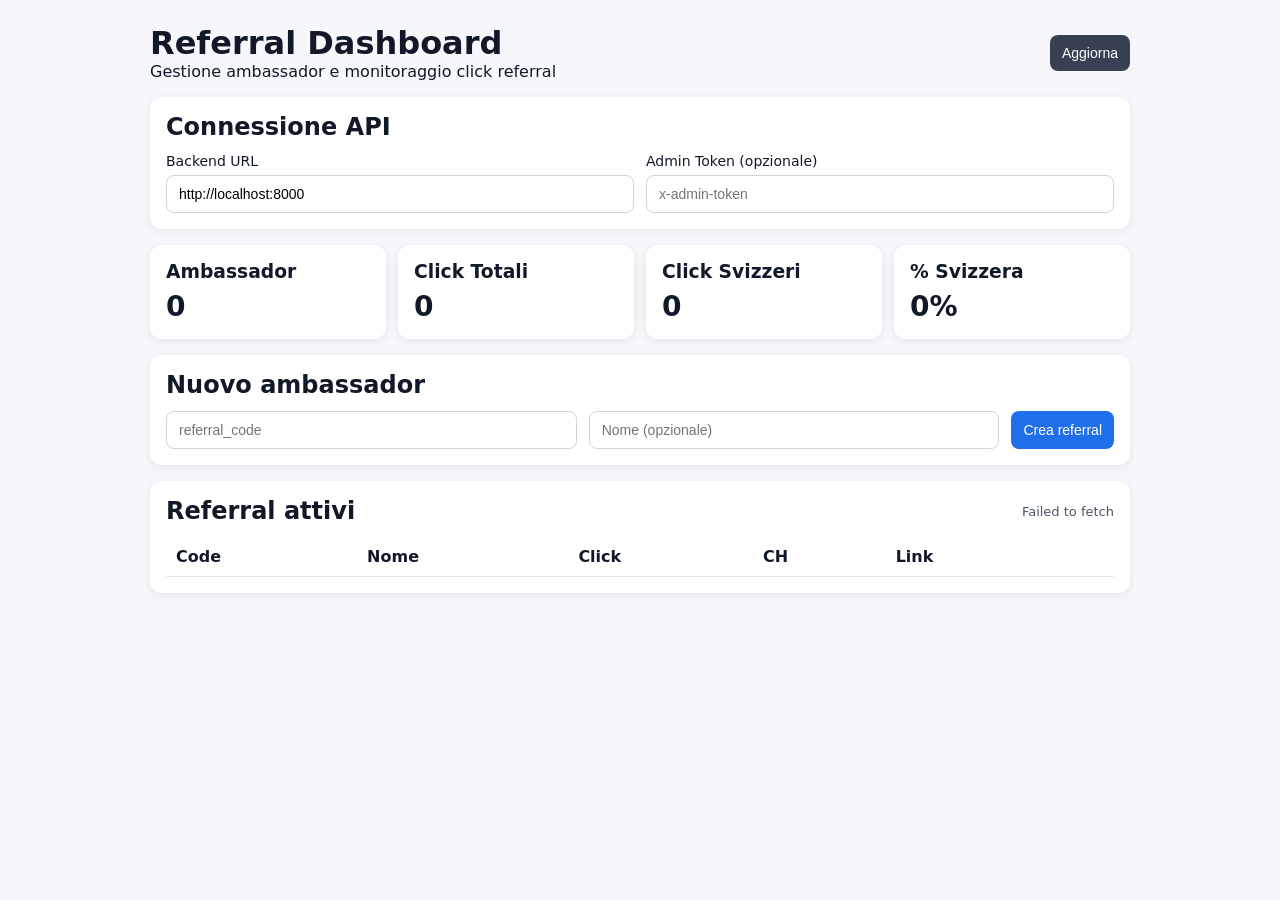
==== referral_dashboard/index.html @ 1cfb9734 "Dashboard + Dockerfiles" ====
<!doctype html>
<html lang="it">
  <head>
    <meta charset="UTF-8" />
    <meta name="viewport" content="width=device-width, initial-scale=1.0" />
    <title>Referral Dashboard</title>
    <link rel="stylesheet" href="./styles.css" />
  </head>
  <body>
    <main class="container">
      <header class="header">
        <div>
          <h1>Referral Dashboard</h1>
          <p>Gestione ambassador e monitoraggio click referral</p>
        </div>
        <button id="refreshBtn" class="secondary">Aggiorna</button>
      </header>

      <section class="card settings">
        <h2>Connessione API</h2>
        <div class="row">
          <label>
            Backend URL
            <input id="apiBase" placeholder="http://localhost:8000" />
          </label>
          <label>
            Admin Token (opzionale)
            <input id="adminToken" type="password" placeholder="x-admin-token" />
          </label>
        </div>
      </section>

      <section class="stats-grid">
        <article class="card stat">
          <h3>Ambassador</h3>
          <p id="totalAmbassadors">0</p>
        </article>
        <article class="card stat">
          <h3>Click Totali</h3>
          <p id="totalClicks">0</p>
        </article>
        <article class="card stat">
          <h3>Click Svizzeri</h3>
          <p id="swissClicks">0</p>
        </article>
        <article class="card stat">
          <h3>% Svizzera</h3>
          <p id="swissRatio">0%</p>
        </article>
      </section>

      <section class="card">
        <h2>Nuovo ambassador</h2>
        <form id="createForm" class="row">
          <input id="newCode" placeholder="referral_code" required />
          <input id="newName" placeholder="Nome (opzionale)" />
          <button type="submit">Crea referral</button>
        </form>
      </section>

      <section class="card">
        <div class="table-header">
          <h2>Referral attivi</h2>
          <span id="statusText" class="status"></span>
        </div>
        <table>
          <thead>
            <tr>
              <th>Code</th>
              <th>Nome</th>
              <th>Click</th>
              <th>CH</th>
              <th>Link</th>
              <th></th>
            </tr>
          </thead>
          <tbody id="ambassadorsTable"></tbody>
        </table>
      </section>
    </main>

    <script src="./app.js"></script>
  </body>
</html>
---- referral_dashboard/styles.css ----
:root {
  color-scheme: light dark;
  font-family: Inter, system-ui, -apple-system, sans-serif;
}

body {
  margin: 0;
  background: #f5f7fb;
  color: #111827;
}

.container {
  max-width: 980px;
  margin: 0 auto;
  padding: 24px;
  display: grid;
  gap: 16px;
}

.header {
  display: flex;
  justify-content: space-between;
  align-items: center;
}

h1, h2, h3, p {
  margin: 0;
}

.card {
  background: white;
  border-radius: 12px;
  box-shadow: 0 2px 8px rgba(0, 0, 0, 0.08);
  padding: 16px;
}

.settings .row,
.row {
  margin-top: 12px;
  display: grid;
  grid-template-columns: 1fr 1fr auto;
  gap: 12px;
}

.settings .row {
  grid-template-columns: 1fr 1fr;
}

label {
  display: grid;
  gap: 6px;
  font-size: 14px;
}

input, button {
  border: 1px solid #d1d5db;
  border-radius: 8px;
  padding: 10px 12px;
  font-size: 14px;
}

button {
  background: #1f6feb;
  color: white;
  border: none;
  cursor: pointer;
}

button.secondary {
  background: #374151;
}

button.danger {
  background: #dc2626;
}

.stats-grid {
  display: grid;
  gap: 12px;
  grid-template-columns: repeat(4, minmax(0, 1fr));
}

.stat p {
  margin-top: 8px;
  font-size: 28px;
  font-weight: 700;
}

.table-header {
  display: flex;
  justify-content: space-between;
  align-items: center;
  margin-bottom: 12px;
}

.status {
  font-size: 13px;
  color: #4b5563;
}

table {
  width: 100%;
  border-collapse: collapse;
}

th, td {
  text-align: left;
  padding: 10px;
  border-bottom: 1px solid #e5e7eb;
}

.actions {
  display: flex;
  gap: 8px;
}

@media (max-width: 800px) {
  .stats-grid {
    grid-template-columns: repeat(2, minmax(0, 1fr));
  }

  .row {
    grid-template-columns: 1fr;
  }

  .settings .row {
    grid-template-columns: 1fr;
  }
}
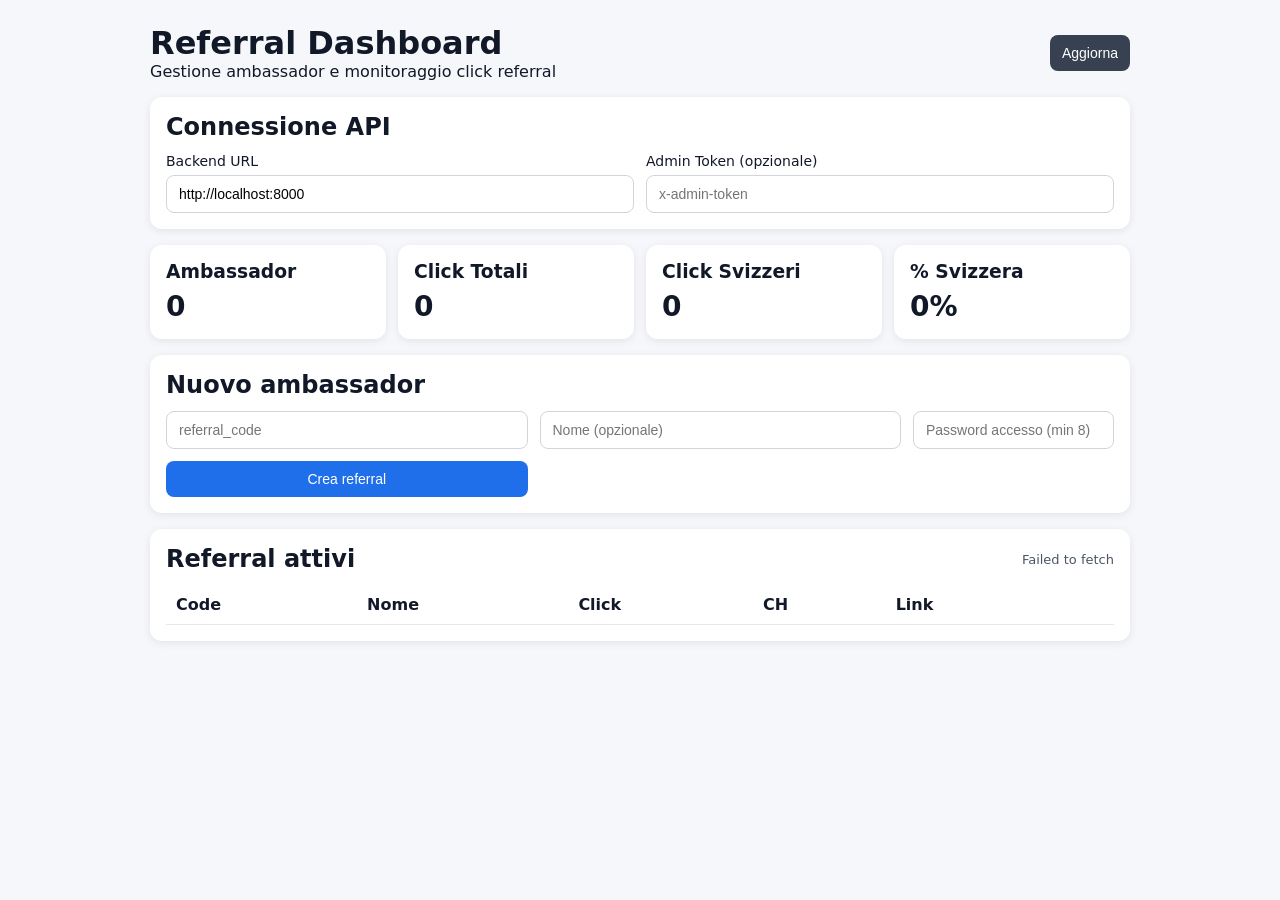
==== commit 6b09ab9d: "Add Ambassador Dashboard and Referral Dashboard with authentication features" ====
--- a/referral_dashboard/index.html
+++ b/referral_dashboard/index.html
@@ -54,6 +54,7 @@
         <form id="createForm" class="row">
           <input id="newCode" placeholder="referral_code" required />
           <input id="newName" placeholder="Nome (opzionale)" />
+          <input id="newPassword" type="password" placeholder="Password accesso (min 8)" />
           <button type="submit">Crea referral</button>
         </form>
       </section>
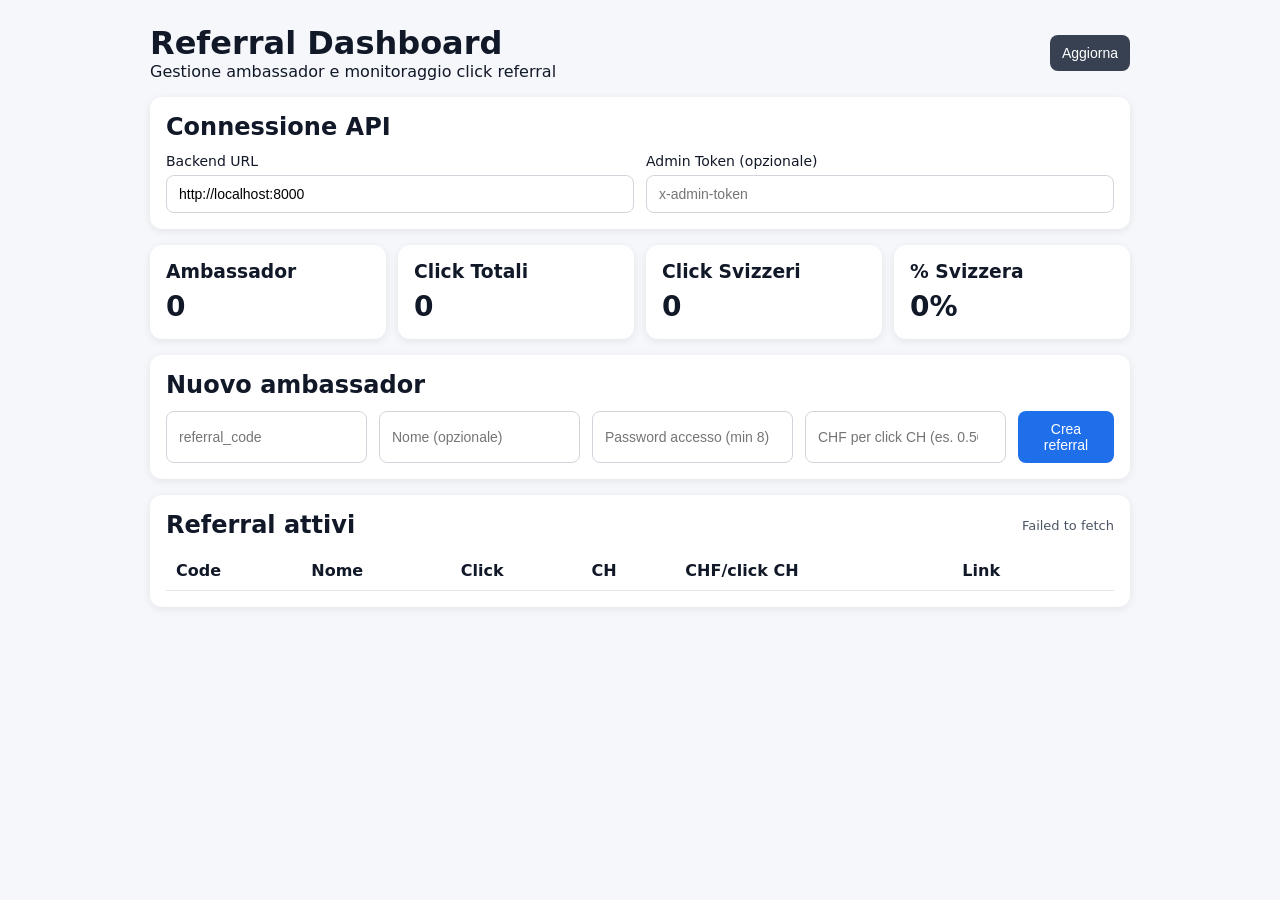
==== commit 8ae93e42: "added payments" ====
--- a/referral_dashboard/index.html
+++ b/referral_dashboard/index.html
@@ -55,6 +55,7 @@
           <input id="newCode" placeholder="referral_code" required />
           <input id="newName" placeholder="Nome (opzionale)" />
           <input id="newPassword" type="password" placeholder="Password accesso (min 8)" />
+          <input id="newPayout" type="number" min="0" step="0.01" placeholder="CHF per click CH (es. 0.50)" />
           <button type="submit">Crea referral</button>
         </form>
       </section>
@@ -71,6 +72,7 @@
               <th>Nome</th>
               <th>Click</th>
               <th>CH</th>
+              <th>CHF/click CH</th>
               <th>Link</th>
               <th></th>
             </tr>
--- a/referral_dashboard/styles.css
+++ b/referral_dashboard/styles.css
@@ -38,7 +38,7 @@
 .row {
   margin-top: 12px;
   display: grid;
-  grid-template-columns: 1fr 1fr auto;
+  grid-template-columns: 1fr 1fr 1fr 1fr auto;
   gap: 12px;
 }
 
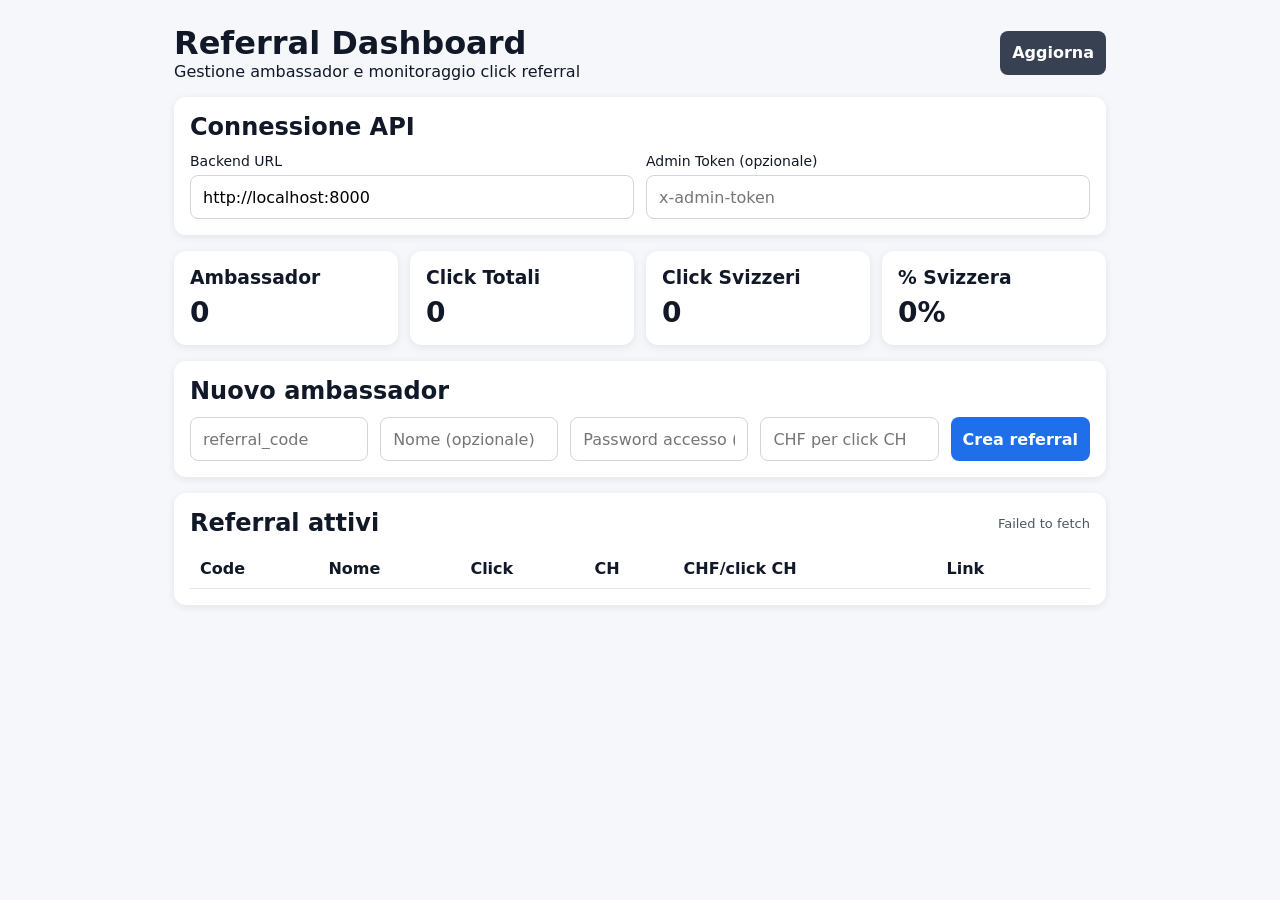
==== commit 55e1a8ed: "mobile version of webpages" ====
--- a/referral_dashboard/index.html
+++ b/referral_dashboard/index.html
@@ -65,20 +65,22 @@
           <h2>Referral attivi</h2>
           <span id="statusText" class="status"></span>
         </div>
-        <table>
-          <thead>
-            <tr>
-              <th>Code</th>
-              <th>Nome</th>
-              <th>Click</th>
-              <th>CH</th>
-              <th>CHF/click CH</th>
-              <th>Link</th>
-              <th></th>
-            </tr>
-          </thead>
-          <tbody id="ambassadorsTable"></tbody>
-        </table>
+        <div class="table-wrap">
+          <table>
+            <thead>
+              <tr>
+                <th>Code</th>
+                <th>Nome</th>
+                <th>Click</th>
+                <th>CH</th>
+                <th>CHF/click CH</th>
+                <th>Link</th>
+                <th></th>
+              </tr>
+            </thead>
+            <tbody id="ambassadorsTable"></tbody>
+          </table>
+        </div>
       </section>
     </main>
 
--- a/referral_dashboard/styles.css
+++ b/referral_dashboard/styles.css
@@ -1,12 +1,17 @@
 :root {
   color-scheme: light dark;
   font-family: Inter, system-ui, -apple-system, sans-serif;
+}
+
+* {
+  box-sizing: border-box;
 }
 
 body {
   margin: 0;
   background: #f5f7fb;
   color: #111827;
+  -webkit-text-size-adjust: 100%;
 }
 
 .container {
@@ -21,6 +26,16 @@
   display: flex;
   justify-content: space-between;
   align-items: center;
+  gap: 12px;
+  flex-wrap: wrap;
+}
+
+.header > div {
+  min-width: 0;
+}
+
+.header h1 {
+  word-break: break-word;
 }
 
 h1, h2, h3, p {
@@ -56,7 +71,10 @@
   border: 1px solid #d1d5db;
   border-radius: 8px;
   padding: 10px 12px;
-  font-size: 14px;
+  font-size: 16px;
+  min-height: 44px;
+  width: 100%;
+  font-family: inherit;
 }
 
 button {
@@ -64,10 +82,12 @@
   color: white;
   border: none;
   cursor: pointer;
+  font-weight: 600;
 }
 
 button.secondary {
   background: #374151;
+  width: auto;
 }
 
 button.danger {
@@ -84,18 +104,28 @@
   margin-top: 8px;
   font-size: 28px;
   font-weight: 700;
+  word-break: break-word;
 }
 
 .table-header {
   display: flex;
   justify-content: space-between;
   align-items: center;
+  gap: 12px;
+  flex-wrap: wrap;
   margin-bottom: 12px;
 }
 
 .status {
   font-size: 13px;
   color: #4b5563;
+  word-break: break-word;
+}
+
+.table-wrap {
+  width: 100%;
+  overflow-x: auto;
+  -webkit-overflow-scrolling: touch;
 }
 
 table {
@@ -107,14 +137,45 @@
   text-align: left;
   padding: 10px;
   border-bottom: 1px solid #e5e7eb;
+  vertical-align: middle;
+}
+
+td a {
+  color: #1f6feb;
+  word-break: break-all;
 }
 
 .actions {
   display: flex;
   gap: 8px;
+  flex-wrap: wrap;
+}
+
+.actions button {
+  width: auto;
+  min-height: 36px;
+  padding: 8px 12px;
+  font-size: 13px;
 }
 
 @media (max-width: 800px) {
+  .container {
+    padding: 16px;
+    gap: 14px;
+  }
+
+  .card {
+    padding: 14px;
+  }
+
+  .header h1 {
+    font-size: 22px;
+  }
+
+  .header p {
+    font-size: 14px;
+  }
+
   .stats-grid {
     grid-template-columns: repeat(2, minmax(0, 1fr));
   }
@@ -126,4 +187,135 @@
   .settings .row {
     grid-template-columns: 1fr;
   }
-}
+
+  .stat p {
+    font-size: 24px;
+  }
+}
+
+@media (max-width: 640px) {
+  .container {
+    padding: 12px;
+    gap: 12px;
+  }
+
+  .card {
+    padding: 12px;
+    border-radius: 10px;
+  }
+
+  .header {
+    flex-direction: column;
+    align-items: stretch;
+  }
+
+  .header h1 {
+    font-size: 20px;
+  }
+
+  button.secondary {
+    width: 100%;
+  }
+
+  h2 {
+    font-size: 18px;
+  }
+
+  .stat p {
+    font-size: 22px;
+  }
+
+  table {
+    border: none;
+  }
+
+  thead {
+    position: absolute;
+    width: 1px;
+    height: 1px;
+    padding: 0;
+    margin: -1px;
+    overflow: hidden;
+    clip: rect(0, 0, 0, 0);
+    border: 0;
+  }
+
+  tbody tr {
+    display: block;
+    background: #fafbfc;
+    border: 1px solid #e5e7eb;
+    border-radius: 10px;
+    padding: 10px 12px;
+    margin-bottom: 10px;
+  }
+
+  tbody tr:last-child {
+    margin-bottom: 0;
+  }
+
+  tbody td {
+    display: flex;
+    justify-content: space-between;
+    align-items: center;
+    gap: 12px;
+    padding: 8px 0;
+    border: none;
+    border-bottom: 1px dashed #e5e7eb;
+    text-align: right;
+  }
+
+  tbody td:last-child {
+    border-bottom: none;
+    padding-bottom: 0;
+  }
+
+  tbody td:first-child {
+    padding-top: 0;
+  }
+
+  tbody td::before {
+    content: attr(data-label);
+    font-weight: 600;
+    color: #4b5563;
+    font-size: 13px;
+    text-align: left;
+    flex-shrink: 0;
+  }
+
+  tbody td[data-label=""]::before,
+  tbody td:not([data-label])::before {
+    content: none;
+  }
+
+  tbody td.actions-cell {
+    justify-content: flex-end;
+  }
+
+  .actions {
+    width: 100%;
+    justify-content: flex-end;
+  }
+
+  .actions button {
+    flex: 1 1 auto;
+    min-height: 40px;
+  }
+
+  tbody tr td[colspan] {
+    display: block;
+    text-align: center;
+    color: #6b7280;
+    padding: 12px 0;
+    border: none;
+  }
+
+  tbody tr td[colspan]::before {
+    content: none;
+  }
+}
+
+@media (max-width: 380px) {
+  .stats-grid {
+    grid-template-columns: 1fr;
+  }
+}
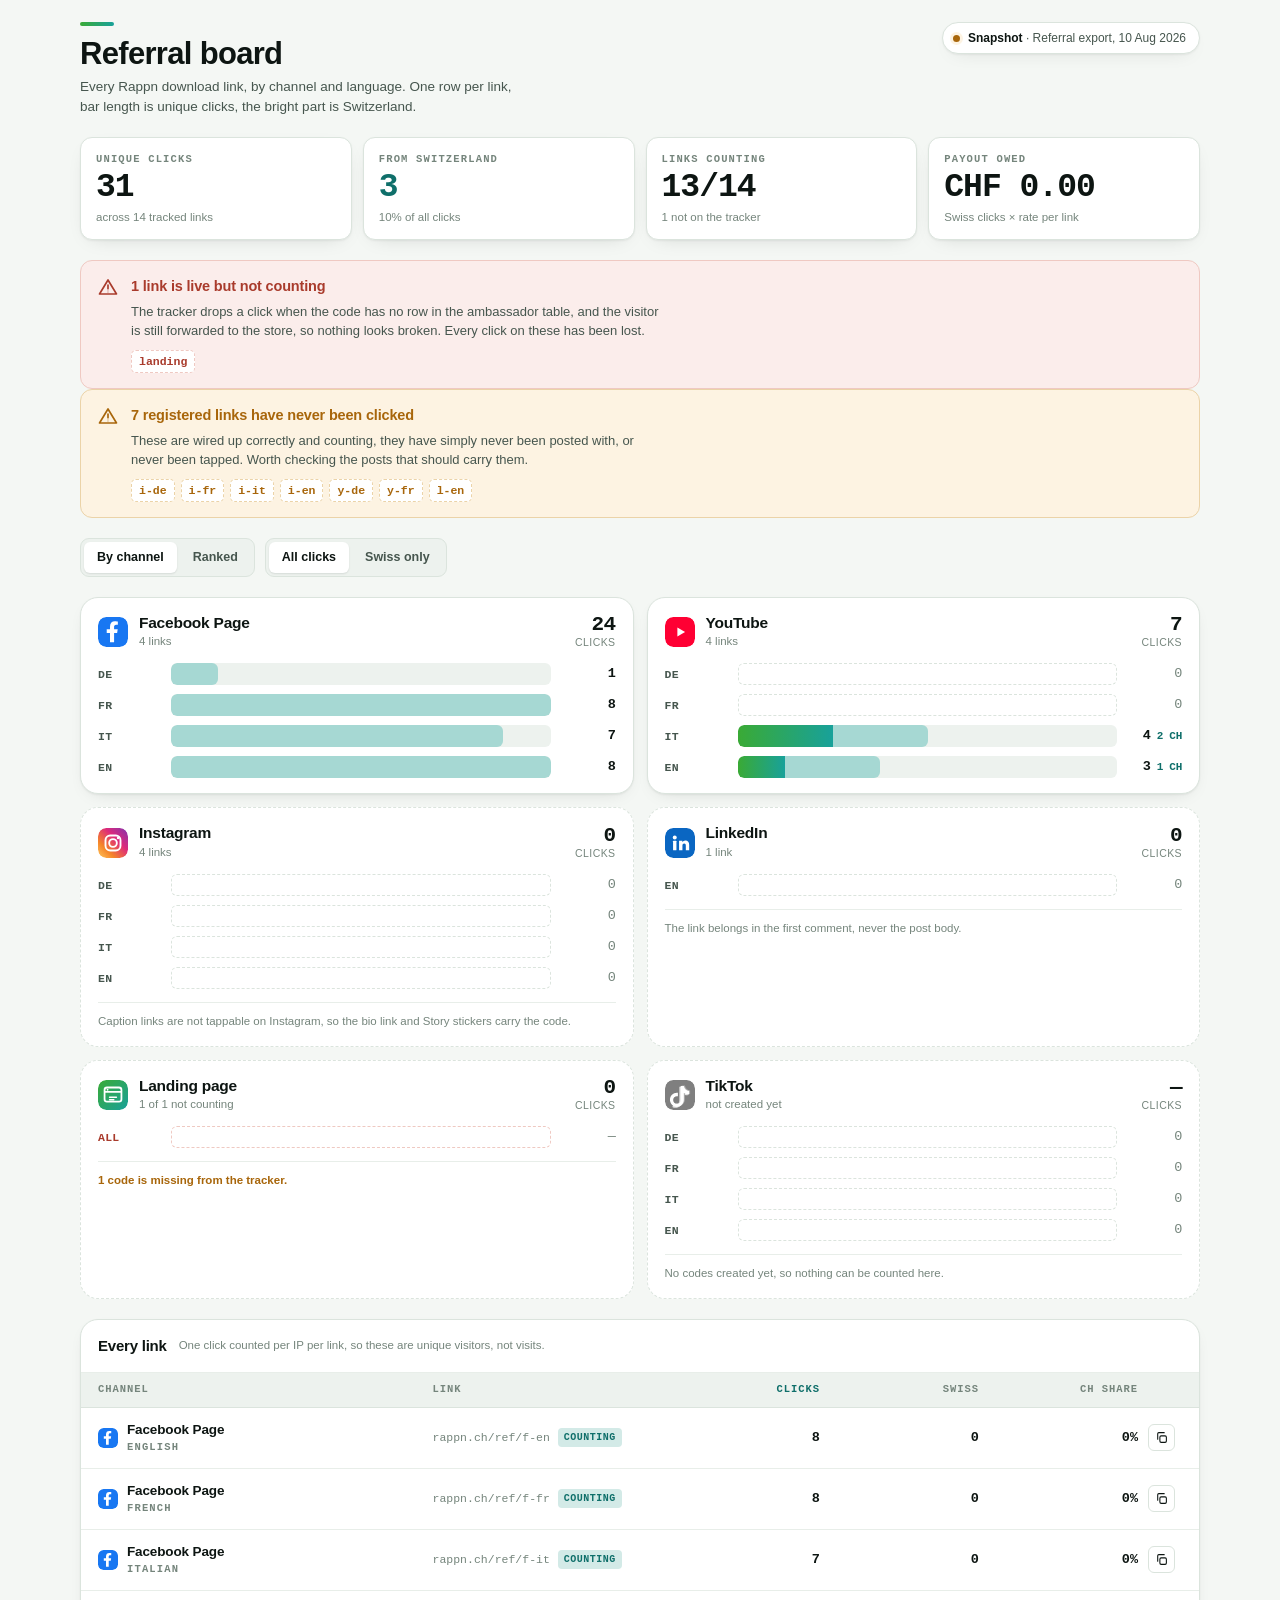
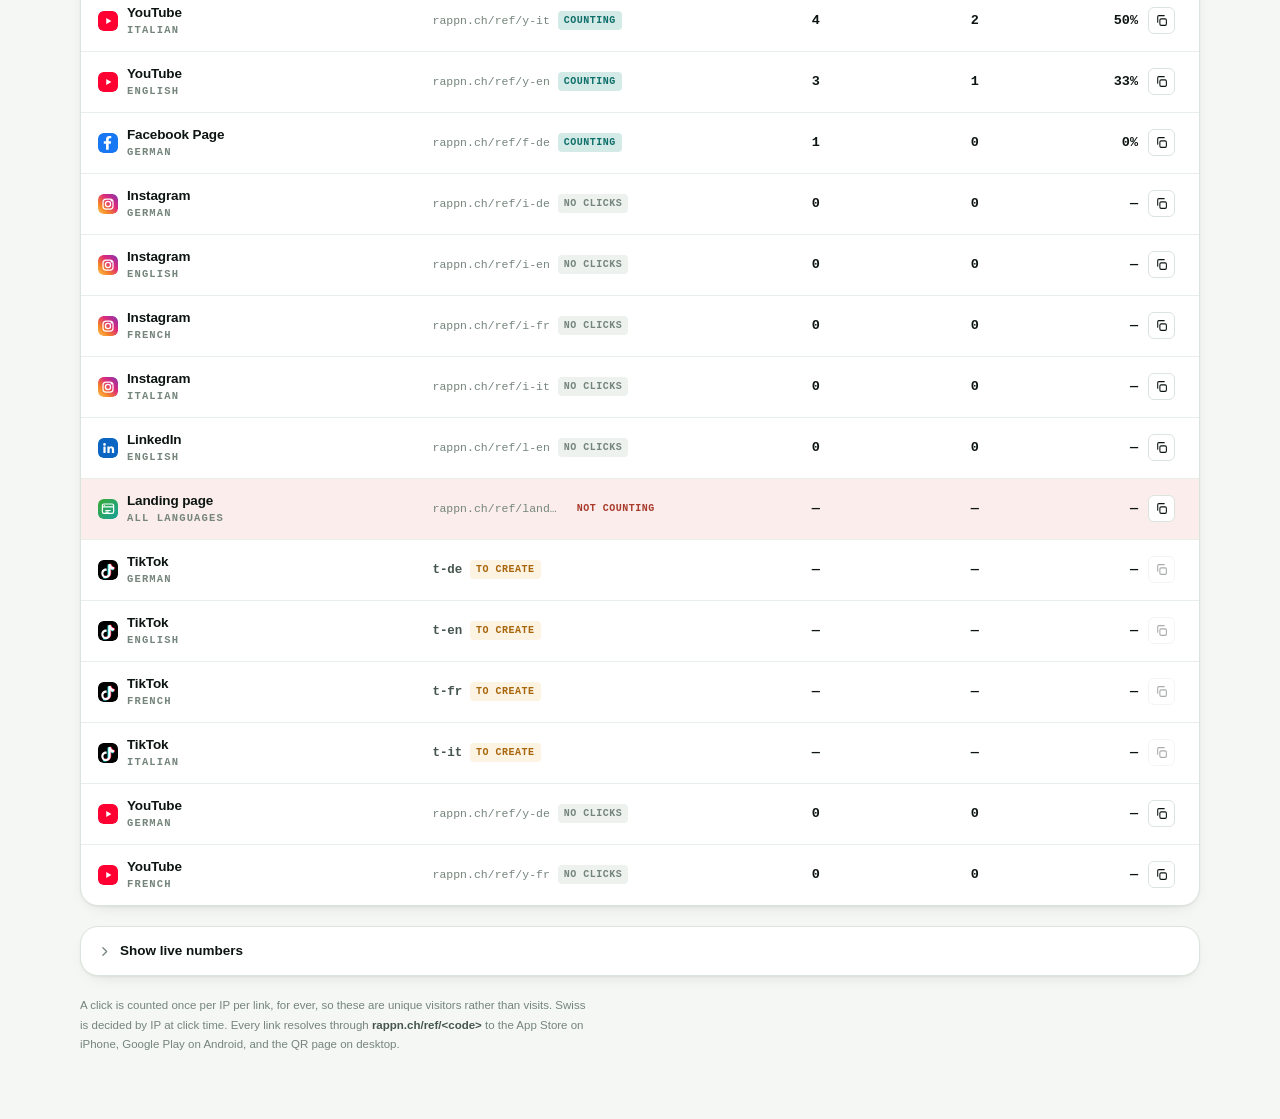
==== commit bfcda109: "feat(dashboard): a referral board for the Rappn channels The dashboard could list codes but not answ" ====
--- a/referral_dashboard/index.html
+++ b/referral_dashboard/index.html
@@ -1,89 +1,1092 @@
 <!doctype html>
-<html lang="it">
-  <head>
-    <meta charset="UTF-8" />
-    <meta name="viewport" content="width=device-width, initial-scale=1.0" />
-    <title>Referral Dashboard</title>
-    <link rel="stylesheet" href="./styles.css" />
-  </head>
-  <body>
-    <main class="container">
-      <header class="header">
-        <div>
-          <h1>Referral Dashboard</h1>
-          <p>Gestione ambassador e monitoraggio click referral</p>
+<html lang="en">
+<head>
+<meta charset="utf-8" />
+<meta name="viewport" content="width=device-width, initial-scale=1, viewport-fit=cover" />
+<meta name="color-scheme" content="light dark" />
+<meta name="description" content="Rappn referral board: every download link by channel and language." />
+<style>html,body{margin:0;padding:0;min-height:100%}</style>
+<title>Rappn Referral Board</title>
+</head>
+<body>
+<style>
+/* ─────────────────────────────  tokens  ───────────────────────────── */
+:root {
+  /* neutrals, pulled slightly green so the page belongs to Rappn's world */
+  --ground:        #F4F7F4;
+  --surface:       #FFFFFF;
+  --surface-sunk:  #EDF2EE;
+  --hairline:      #DBE4DD;
+  --hairline-soft: #E8EEE9;
+  --ink:           #0D1512;
+  --ink-2:         #46564E;
+  --ink-3:         #75857C;
+
+  /* the one bold hue: the Rappn logo gradient */
+  --accent:        #18A19A;
+  --accent-warm:   #3AAA35;
+  --accent-sunk:   #D3EAE7;
+  --accent-ink:    #0F6F6A;
+  --bar-soft:      #A6D8D3;
+
+  --warn:          #A8660B;
+  --warn-bg:       #FDF3E2;
+  --warn-line:     #EBD3A8;
+  --critical:      #A93B2C;
+  --critical-bg:   #FBEDEB;
+  --critical-line: #EFC9C2;
+
+  --shadow: 0 1px 2px rgba(13,21,18,.05), 0 6px 20px -12px rgba(13,21,18,.22);
+
+  --grotesque: ui-sans-serif, -apple-system, BlinkMacSystemFont, "Segoe UI Variable Text",
+               "Segoe UI", Roboto, "Helvetica Neue", Arial, sans-serif;
+  --mono: ui-monospace, "SF Mono", SFMono-Regular, "Cascadia Mono", "Segoe UI Mono",
+          "Roboto Mono", Menlo, Consolas, monospace;
+
+  --r-s: 7px;  --r-m: 12px;  --r-l: 18px;
+  color-scheme: light;
+}
+
+@media (prefers-color-scheme: dark) {
+  :root {
+    --ground:        #0B0F0D;
+    --surface:       #151B18;
+    --surface-sunk:  #1D2521;
+    --hairline:      #2A342E;
+    --hairline-soft: #222B26;
+    --ink:           #E9F0EB;
+    --ink-2:         #A3B2A9;
+    --ink-3:         #74857B;
+    --accent:        #2BC3BA;
+    --accent-warm:   #4FC148;
+    --accent-sunk:   #163A38;
+    --accent-ink:    #7FE0D8;
+    --bar-soft:      #2F6E69;
+    --warn:          #E2A64B;
+    --warn-bg:       #2A2113;
+    --warn-line:     #4A3A1C;
+    --critical:      #E88A7B;
+    --critical-bg:   #2C1815;
+    --critical-line: #4C2620;
+    --shadow: 0 1px 2px rgba(0,0,0,.4), 0 8px 24px -14px rgba(0,0,0,.8);
+    color-scheme: dark;
+  }
+}
+/* the viewer's own toggle must win over the OS preference, both ways */
+:root[data-theme="dark"] {
+  --ground:#0B0F0D; --surface:#151B18; --surface-sunk:#1D2521; --hairline:#2A342E;
+  --hairline-soft:#222B26; --ink:#E9F0EB; --ink-2:#A3B2A9; --ink-3:#74857B;
+  --accent:#2BC3BA; --accent-warm:#4FC148; --accent-sunk:#163A38; --accent-ink:#7FE0D8;
+  --bar-soft:#2F6E69;
+  --warn:#E2A64B; --warn-bg:#2A2113; --warn-line:#4A3A1C;
+  --critical:#E88A7B; --critical-bg:#2C1815; --critical-line:#4C2620;
+  --shadow: 0 1px 2px rgba(0,0,0,.4), 0 8px 24px -14px rgba(0,0,0,.8);
+  color-scheme: dark;
+}
+:root[data-theme="light"] {
+  --ground:#F4F7F4; --surface:#FFFFFF; --surface-sunk:#EDF2EE; --hairline:#DBE4DD;
+  --hairline-soft:#E8EEE9; --ink:#0D1512; --ink-2:#46564E; --ink-3:#75857C;
+  --accent:#18A19A; --accent-warm:#3AAA35; --accent-sunk:#D3EAE7; --accent-ink:#0F6F6A;
+  --bar-soft:#A6D8D3;
+  --warn:#A8660B; --warn-bg:#FDF3E2; --warn-line:#EBD3A8;
+  --critical:#A93B2C; --critical-bg:#FBEDEB; --critical-line:#EFC9C2;
+  --shadow: 0 1px 2px rgba(13,21,18,.05), 0 6px 20px -12px rgba(13,21,18,.22);
+  color-scheme: light;
+}
+
+/* ─────────────────────────────  base  ───────────────────────────── */
+* { box-sizing: border-box; }
+/* author display rules outrank the UA sheet, so [hidden] has to be restated */
+[hidden] { display: none !important; }
+
+.rb {
+  background: var(--ground);
+  color: var(--ink);
+  font-family: var(--grotesque);
+  font-size: 15px;
+  line-height: 1.5;
+  -webkit-font-smoothing: antialiased;
+  min-height: 100%;
+  padding: 22px 18px 64px;
+}
+.rb-wrap { max-width: 1120px; margin: 0 auto; display: flex; flex-direction: column; gap: 20px; }
+
+.rb h1, .rb h2, .rb h3, .rb p, .rb figure { margin: 0; }
+.rb h1, .rb h2, .rb h3 { text-wrap: balance; }
+
+.eyebrow {
+  font-family: var(--mono);
+  font-size: 10.5px;
+  letter-spacing: .11em;
+  text-transform: uppercase;
+  color: var(--ink-3);
+  font-weight: 600;
+}
+.num { font-family: var(--mono); font-variant-numeric: tabular-nums; }
+.code {
+  font-family: var(--mono); font-size: 12.5px; letter-spacing: -.01em;
+  color: var(--ink-2); font-weight: 600;
+}
+
+.rb button, .rb select, .rb input, .rb textarea { font: inherit; color: inherit; }
+.rb :focus-visible { outline: 2px solid var(--accent); outline-offset: 2px; border-radius: 4px; }
+
+/* ─────────────────────────────  masthead  ───────────────────────────── */
+.masthead {
+  display: flex; align-items: flex-start; justify-content: space-between;
+  gap: 16px; flex-wrap: wrap;
+}
+.masthead h1 {
+  font-size: clamp(24px, 5vw, 31px); font-weight: 680; letter-spacing: -.022em; line-height: 1.12;
+}
+.masthead .sub { color: var(--ink-2); font-size: 13.5px; margin-top: 5px; max-width: 58ch; }
+.brandbar {
+  width: 34px; height: 4px; border-radius: 3px; margin-bottom: 11px;
+  background: linear-gradient(90deg, var(--accent-warm), var(--accent));
+}
+
+.sourcechip {
+  display: inline-flex; align-items: center; gap: 8px;
+  border: 1px solid var(--hairline); background: var(--surface);
+  border-radius: 999px; padding: 6px 13px 6px 10px;
+  font-size: 12px; color: var(--ink-2); box-shadow: var(--shadow);
+}
+.sourcechip .dot { width: 7px; height: 7px; border-radius: 50%; background: var(--ink-3); flex: none; }
+.sourcechip[data-mode="live"]     .dot { background: var(--accent); box-shadow: 0 0 0 3px var(--accent-sunk); }
+.sourcechip[data-mode="pasted"]   .dot { background: var(--accent-warm); box-shadow: 0 0 0 3px var(--accent-sunk); }
+.sourcechip[data-mode="snapshot"] .dot { background: var(--warn); box-shadow: 0 0 0 3px var(--warn-bg); }
+.sourcechip b { font-weight: 620; color: var(--ink); }
+
+/* ─────────────────────────────  summary strip  ───────────────────────────── */
+.tiles { display: grid; grid-template-columns: repeat(2, 1fr); gap: 11px; }
+@media (min-width: 720px) { .tiles { grid-template-columns: repeat(4, 1fr); } }
+
+.tile {
+  background: var(--surface); border: 1px solid var(--hairline);
+  border-radius: var(--r-m); padding: 14px 15px 13px;
+  display: flex; flex-direction: column; gap: 3px; box-shadow: var(--shadow);
+}
+.tile .v { font-family: var(--mono); font-variant-numeric: tabular-nums;
+  font-size: clamp(25px, 6.5vw, 33px); font-weight: 600; letter-spacing: -.03em; line-height: 1.05; }
+.tile .foot { font-size: 11.5px; color: var(--ink-3); }
+.tile.is-accent .v { color: var(--accent-ink); }
+
+/* ─────────────────────────────  alarm  ───────────────────────────── */
+.alarm {
+  border-radius: var(--r-m); padding: 15px 17px;
+  display: flex; gap: 13px; align-items: flex-start;
+  background: var(--critical-bg); border: 1px solid var(--critical-line);
+}
+.alarm.is-warn { background: var(--warn-bg); border-color: var(--warn-line); }
+.alarm .mark { flex: none; width: 20px; height: 20px; color: var(--critical); margin-top: 1px; }
+.alarm.is-warn .mark { color: var(--warn); }
+.alarm h3 { font-size: 14.5px; font-weight: 650; letter-spacing: -.012em; color: var(--critical); }
+.alarm.is-warn h3 { color: var(--warn); }
+.alarm p { font-size: 13px; color: var(--ink-2); margin-top: 4px !important; max-width: 74ch; }
+.alarm .codes { display: flex; flex-wrap: wrap; gap: 6px; margin-top: 9px; }
+.alarm .codes span {
+  font-family: var(--mono); font-size: 11.5px; font-weight: 600;
+  border: 1px dashed var(--critical-line); color: var(--critical);
+  border-radius: 5px; padding: 2px 7px; background: var(--surface);
+}
+.alarm.is-warn .codes span { border-color: var(--warn-line); color: var(--warn); }
+
+/* ─────────────────────────────  controls  ───────────────────────────── */
+.controls { display: flex; gap: 10px; align-items: center; flex-wrap: wrap; }
+.segmented {
+  display: inline-flex; background: var(--surface-sunk); border: 1px solid var(--hairline);
+  border-radius: 9px; padding: 3px; gap: 3px;
+}
+.segmented button {
+  border: 0; background: transparent; cursor: pointer; border-radius: 6px;
+  padding: 6px 13px; font-size: 12.5px; font-weight: 560; color: var(--ink-2);
+  transition: background .14s ease, color .14s ease;
+}
+.segmented button[aria-pressed="true"] {
+  background: var(--surface); color: var(--ink);
+  box-shadow: 0 1px 2px rgba(13,21,18,.10);
+}
+.segmented button:hover:not([aria-pressed="true"]) { color: var(--ink); }
+.spacer { flex: 1 1 auto; }
+
+.ghostbtn {
+  border: 1px solid var(--hairline); background: var(--surface); cursor: pointer;
+  border-radius: 8px; padding: 7px 13px; font-size: 12.5px; font-weight: 560; color: var(--ink-2);
+  display: inline-flex; align-items: center; gap: 7px;
+  transition: border-color .14s ease, color .14s ease;
+}
+.ghostbtn:hover { border-color: var(--accent); color: var(--ink); }
+.ghostbtn svg { width: 14px; height: 14px; }
+
+/* ─────────────────────────────  platform panels  ───────────────────────────── */
+.board { display: grid; grid-template-columns: 1fr; gap: 13px; }
+@media (min-width: 900px) { .board { grid-template-columns: 1fr 1fr; } }
+
+.panel {
+  background: var(--surface); border: 1px solid var(--hairline);
+  border-radius: var(--r-l); padding: 16px 17px 15px; box-shadow: var(--shadow);
+  display: flex; flex-direction: column; gap: 13px;
+}
+.panel.is-idle { background: var(--surface); border-style: dashed; box-shadow: none; }
+/* only the channel that does not exist yet gets a dimmed mark; a real channel
+   with zero clicks keeps its colours, the dashed border carries the message */
+.panel.is-reserved .phead .glyph { filter: grayscale(1); opacity: .5; }
+
+.phead { display: flex; align-items: center; gap: 11px; }
+.glyph { width: 30px; height: 30px; flex: none; border-radius: 8px; display: block; }
+.phead .name { font-size: 15.5px; font-weight: 640; letter-spacing: -.015em; line-height: 1.2; }
+.phead .meta { font-size: 11.5px; color: var(--ink-3); margin-top: 1px; }
+.phead .total { margin-left: auto; text-align: right; }
+.phead .total .n {
+  font-family: var(--mono); font-variant-numeric: tabular-nums;
+  font-size: 21px; font-weight: 620; letter-spacing: -.03em; line-height: 1;
+}
+.phead .total .l { font-size: 10.5px; color: var(--ink-3); letter-spacing: .04em; text-transform: uppercase; }
+
+.rows { display: flex; flex-direction: column; gap: 9px; }
+.row { display: grid; grid-template-columns: 62px 1fr auto; align-items: center; gap: 11px; }
+.row .lang {
+  font-family: var(--mono); font-size: 11.5px; font-weight: 600; color: var(--ink-2);
+  letter-spacing: .02em;
+}
+.row .lang em { font-style: normal; color: var(--ink-3); font-weight: 500; }
+
+.track {
+  position: relative; height: 22px; border-radius: 6px;
+  background: var(--surface-sunk); overflow: hidden;
+}
+.track.is-empty { background: transparent; border: 1px dashed var(--hairline); }
+.fill { position: absolute; inset: 0 auto 0 0; display: flex; border-radius: 6px; overflow: hidden;
+  animation: grow .5s cubic-bezier(.22,.7,.3,1) both; transform-origin: left center; }
+.fill .ch  { background: linear-gradient(90deg, var(--accent-warm), var(--accent)); }
+.fill .oth { background: var(--bar-soft); }
+@keyframes grow { from { transform: scaleX(.03); opacity: .4; } to { transform: scaleX(1); opacity: 1; } }
+@media (prefers-reduced-motion: reduce) { .fill { animation: none; } }
+
+.row .val {
+  font-family: var(--mono); font-variant-numeric: tabular-nums;
+  font-size: 13.5px; font-weight: 620; min-width: 54px; text-align: right; letter-spacing: -.02em;
+}
+.row .val .ch { color: var(--accent-ink); }
+.row .val .zero { color: var(--ink-3); font-weight: 500; }
+
+.row.is-missing .lang { color: var(--critical); }
+.row.is-missing .track { border-color: var(--critical-line); }
+
+.panel .note {
+  font-size: 11.5px; color: var(--ink-3); border-top: 1px solid var(--hairline-soft);
+  padding-top: 10px;
+}
+.panel .note b { color: var(--warn); font-weight: 620; }
+
+/* ─────────────────────────────  ranked view  ───────────────────────────── */
+.ranked { display: flex; flex-direction: column; gap: 2px; }
+.rank-row {
+  display: grid; grid-template-columns: 26px 30px 1fr auto; align-items: center; gap: 11px;
+  padding: 9px 4px; border-bottom: 1px solid var(--hairline-soft);
+}
+.rank-row:last-child { border-bottom: 0; }
+.rank-row .pos {
+  font-family: var(--mono); font-size: 11.5px; color: var(--ink-3); text-align: right;
+  font-variant-numeric: tabular-nums;
+}
+.rank-row .glyph { width: 22px; height: 22px; border-radius: 6px; }
+.rank-row .body { min-width: 0; display: flex; flex-direction: column; gap: 5px; }
+.rank-row .label { display: flex; align-items: baseline; gap: 8px; flex-wrap: wrap; }
+.rank-row .label .who { font-size: 13px; font-weight: 580; letter-spacing: -.01em; }
+.rank-row .track { height: 12px; border-radius: 4px; }
+.rank-row .fill { border-radius: 4px; }
+.rank-row .val { min-width: 66px; }
+
+/* ─────────────────────────────  detail grid  ───────────────────────────── */
+.card {
+  background: var(--surface); border: 1px solid var(--hairline);
+  border-radius: var(--r-l); box-shadow: var(--shadow); overflow: hidden;
+}
+.card > header {
+  padding: 15px 17px; border-bottom: 1px solid var(--hairline-soft);
+  display: flex; align-items: center; gap: 12px; flex-wrap: wrap;
+}
+.card > header h2 { font-size: 15px; font-weight: 640; letter-spacing: -.015em; }
+.card > header .hint { font-size: 11.5px; color: var(--ink-3); }
+
+.dgrid { display: block; }
+.dhead {
+  display: none;
+  grid-template-columns: 1.35fr .95fr .62fr .62fr .62fr 34px;
+  gap: 10px; padding: 9px 17px; background: var(--surface-sunk);
+  border-bottom: 1px solid var(--hairline);
+}
+.dhead button {
+  border: 0; background: transparent; cursor: pointer; padding: 0; text-align: left;
+  font-family: var(--mono); font-size: 10.5px; letter-spacing: .09em; text-transform: uppercase;
+  color: var(--ink-3); font-weight: 620; display: inline-flex; align-items: center; gap: 4px;
+}
+.dhead button:hover { color: var(--ink); }
+.dhead button[data-active="true"] { color: var(--accent-ink); }
+.dhead .r { justify-content: flex-end; text-align: right; }
+
+.drow {
+  display: grid; grid-template-columns: 1fr auto; gap: 4px 10px;
+  padding: 12px 17px; border-bottom: 1px solid var(--hairline-soft); align-items: center;
+}
+.drow:last-child { border-bottom: 0; }
+.drow .c-who { grid-column: 1; grid-row: 1; display: flex; align-items: center; gap: 9px; min-width: 0; }
+.drow .c-who .glyph { width: 20px; height: 20px; border-radius: 5px; }
+.drow .c-who .stack { min-width: 0; }
+.drow .c-who .n { font-size: 13.5px; font-weight: 580; letter-spacing: -.01em; }
+.drow > .copybtn { grid-column: 2; grid-row: 1; }
+.drow .c-link { grid-column: 1 / -1; grid-row: 2; display: flex; align-items: center; gap: 8px; min-width: 0; }
+.drow .c-link a {
+  font-family: var(--mono); font-size: 11.5px; color: var(--ink-3); text-decoration: none;
+  white-space: nowrap; overflow: hidden; text-overflow: ellipsis;
+}
+.drow .c-link a:hover { color: var(--accent-ink); text-decoration: underline; }
+.drow .nums { grid-column: 1 / -1; grid-row: 3; display: flex; gap: 20px; margin-top: 2px; }
+.drow .nums div { text-align: left; }
+.drow .nums .k { font-size: 10px; color: var(--ink-3); text-transform: uppercase; letter-spacing: .07em; }
+.drow .nums .v { font-family: var(--mono); font-variant-numeric: tabular-nums; font-size: 13.5px; font-weight: 600; }
+.drow.is-missing { background: var(--critical-bg); }
+
+.copybtn {
+  border: 1px solid var(--hairline); background: var(--surface); cursor: pointer;
+  border-radius: 6px; width: 27px; height: 27px; flex: none; color: var(--ink-3);
+  display: inline-flex; align-items: center; justify-content: center;
+}
+.copybtn:hover { border-color: var(--accent); color: var(--accent-ink); }
+.copybtn svg { width: 13px; height: 13px; }
+.copybtn.done { color: var(--accent-ink); border-color: var(--accent); }
+
+@media (min-width: 860px) {
+  .dhead { display: grid; }
+  .drow {
+    grid-template-columns: 1.35fr .95fr .62fr .62fr .62fr 34px;
+    gap: 10px; align-items: center;
+  }
+  .drow .c-who   { grid-column: auto; grid-row: auto; }
+  .drow .c-link  { grid-column: auto; grid-row: auto; }
+  .drow > .copybtn { grid-column: auto; grid-row: auto; }
+  .drow .nums { grid-column: auto; grid-row: auto; display: contents; margin-top: 0; }
+  .drow .nums div { text-align: right; }
+  .drow .nums .k { display: none; }
+}
+
+.statuspill {
+  font-family: var(--mono); font-size: 10px; font-weight: 650; letter-spacing: .05em;
+  text-transform: uppercase; border-radius: 4px; padding: 2px 6px; white-space: nowrap;
+}
+.statuspill.live    { color: var(--accent-ink); background: var(--accent-sunk); }
+.statuspill.quiet   { color: var(--ink-3);      background: var(--surface-sunk); }
+.statuspill.missing { color: var(--critical);   background: var(--critical-bg); }
+.statuspill.soon    { color: var(--warn);       background: var(--warn-bg); }
+
+/* ─────────────────────────────  connect drawer  ───────────────────────────── */
+.connect { border: 1px solid var(--hairline); border-radius: var(--r-l); background: var(--surface); box-shadow: var(--shadow); }
+.connect > summary {
+  cursor: pointer; padding: 14px 17px; font-size: 13.5px; font-weight: 600;
+  display: flex; align-items: center; gap: 9px; list-style: none;
+}
+.connect > summary::-webkit-details-marker { display: none; }
+.connect > summary .chev { width: 13px; height: 13px; color: var(--ink-3); transition: transform .18s ease; }
+.connect[open] > summary .chev { transform: rotate(90deg); }
+.connect .inner { padding: 0 17px 17px; display: flex; flex-direction: column; gap: 13px; border-top: 1px solid var(--hairline-soft); padding-top: 14px; }
+.connect p { font-size: 13px; color: var(--ink-2); max-width: 76ch; }
+.connect code {
+  font-family: var(--mono); font-size: 12px; background: var(--surface-sunk);
+  padding: 1.5px 5px; border-radius: 4px; color: var(--ink);
+}
+.connect pre {
+  margin: 0; font-family: var(--mono); font-size: 11.5px; line-height: 1.65;
+  background: var(--surface-sunk); border: 1px solid var(--hairline);
+  border-radius: 9px; padding: 12px 13px; overflow-x: auto; color: var(--ink-2);
+}
+.connect textarea {
+  width: 100%; min-height: 108px; resize: vertical; font-family: var(--mono); font-size: 12px;
+  border: 1px solid var(--hairline); border-radius: 9px; padding: 11px 12px;
+  background: var(--surface-sunk); color: var(--ink); line-height: 1.55;
+}
+.connect textarea::placeholder { color: var(--ink-3); }
+.primarybtn {
+  border: 0; cursor: pointer; border-radius: 8px; padding: 9px 16px;
+  font-size: 13px; font-weight: 620; color: #fff;
+  background: linear-gradient(90deg, var(--accent-warm), var(--accent));
+}
+.primarybtn:hover { filter: brightness(1.06); }
+.parse-msg { font-size: 12.5px; font-weight: 560; }
+.parse-msg.ok  { color: var(--accent-ink); }
+.parse-msg.bad { color: var(--critical); }
+
+.colophon { font-size: 11.5px; color: var(--ink-3); line-height: 1.7; max-width: 80ch; }
+.colophon b { color: var(--ink-2); font-weight: 600; }
+</style>
+
+<!-- platform marks, drawn inline (no remote assets can load here) -->
+<svg width="0" height="0" style="position:absolute" aria-hidden="true" focusable="false">
+  <defs>
+    <linearGradient id="g-ig" x1="0" y1="1" x2="1" y2="0">
+      <stop offset="0%"  stop-color="#FFC65C"/>
+      <stop offset="28%" stop-color="#F58529"/>
+      <stop offset="62%" stop-color="#DD2A7B"/>
+      <stop offset="100%" stop-color="#8134AF"/>
+    </linearGradient>
+    <linearGradient id="g-rappn" x1="0" y1="0" x2="1" y2="1">
+      <stop offset="0%" stop-color="#3AAA35"/><stop offset="100%" stop-color="#18A19A"/>
+    </linearGradient>
+
+    <symbol id="ic-instagram" viewBox="0 0 32 32">
+      <rect width="32" height="32" rx="9" fill="url(#g-ig)"/>
+      <rect x="8" y="8" width="16" height="16" rx="5" fill="none" stroke="#fff" stroke-width="2"/>
+      <circle cx="16" cy="16" r="4.1" fill="none" stroke="#fff" stroke-width="2"/>
+      <circle cx="21.4" cy="10.7" r="1.35" fill="#fff"/>
+    </symbol>
+
+    <symbol id="ic-facebook" viewBox="0 0 32 32">
+      <rect width="32" height="32" rx="9" fill="#1877F2"/>
+      <path d="M20.4 17.1l.62-4.02h-3.86V10.5c0-1.1.54-2.17 2.27-2.17h1.75V4.9s-1.59-.27-3.11-.27c-3.17 0-5.24 1.92-5.24 5.4v3.05h-3.53v4.02h3.53v9.72a14 14 0 004.33 0V17.1z" fill="#fff"/>
+    </symbol>
+
+    <symbol id="ic-youtube" viewBox="0 0 32 32">
+      <rect width="32" height="32" rx="9" fill="#FF0033"/>
+      <path d="M13.2 11.2l8.2 4.8-8.2 4.8z" fill="#fff"/>
+    </symbol>
+
+    <symbol id="ic-linkedin" viewBox="0 0 32 32">
+      <rect width="32" height="32" rx="9" fill="#0A66C2"/>
+      <circle cx="10.4" cy="10.2" r="2.1" fill="#fff"/>
+      <rect x="8.6" y="13.6" width="3.6" height="10.2" rx="0.6" fill="#fff"/>
+      <path d="M15 13.6h3.45v1.42a3.9 3.9 0 013.3-1.62c2.62 0 4.05 1.66 4.05 4.68v5.74h-3.6v-5.1c0-1.4-.53-2.2-1.72-2.2-1.13 0-1.88.76-1.88 2.2v5.1H15z" fill="#fff"/>
+    </symbol>
+
+    <symbol id="ic-tiktok" viewBox="0 0 32 32">
+      <rect width="32" height="32" rx="9" fill="#010101"/>
+      <path d="M20.1 6.4c.72 3.05 2.68 4.9 5.6 5.25v3.72c-1.98.12-3.85-.5-5.6-1.66v7.4c0 4.3-3.35 7.6-7.4 7.6a7.35 7.35 0 01-3.6-.93l1.9-2.9c.52.24 1.1.36 1.7.36 2.2 0 4-1.8 4-4.13V6.4z" fill="#25F4EE" transform="translate(-1.4 .9)"/>
+      <path d="M20.1 6.4c.72 3.05 2.68 4.9 5.6 5.25v3.72c-1.98.12-3.85-.5-5.6-1.66v7.4c0 4.3-3.35 7.6-7.4 7.6a7.35 7.35 0 01-3.6-.93l1.9-2.9c.52.24 1.1.36 1.7.36 2.2 0 4-1.8 4-4.13V6.4z" fill="#FE2C55" transform="translate(1.1 -.5)"/>
+      <path d="M20.1 6.4c.72 3.05 2.68 4.9 5.6 5.25v3.72c-1.98.12-3.85-.5-5.6-1.66v7.4c0 4.3-3.35 7.6-7.4 7.6-4.06 0-7.4-3.3-7.4-7.6 0-4.3 3.34-7.6 7.4-7.6.36 0 .72.03 1.07.08v3.86a3.9 3.9 0 00-1.07-.15c-2.2 0-4 1.8-4 4.13 0 2.32 1.8 4.13 4 4.13 2.2 0 4-1.8 4-4.13V6.4z" fill="#fff"/>
+    </symbol>
+
+    <symbol id="ic-landing" viewBox="0 0 32 32">
+      <rect width="32" height="32" rx="9" fill="url(#g-rappn)"/>
+      <rect x="7" y="8" width="18" height="15" rx="2.6" fill="none" stroke="#fff" stroke-width="1.9"/>
+      <path d="M7 12.6h18" stroke="#fff" stroke-width="1.9"/>
+      <circle cx="10.2" cy="10.4" r=".95" fill="#fff"/>
+      <path d="M12.4 18.4h7.2M12.4 21h4.4" stroke="#fff" stroke-width="1.7" stroke-linecap="round"/>
+    </symbol>
+
+    <symbol id="ic-copy" viewBox="0 0 24 24" fill="none" stroke="currentColor"
+            stroke-width="2" stroke-linecap="round" stroke-linejoin="round">
+      <rect x="9" y="9" width="12" height="12" rx="2.4"/>
+      <path d="M5 15V5a2 2 0 012-2h10"/>
+    </symbol>
+    <symbol id="ic-check" viewBox="0 0 24 24" fill="none" stroke="currentColor"
+            stroke-width="2.6" stroke-linecap="round" stroke-linejoin="round">
+      <path d="M4 12.5l5.2 5.2L20 7"/>
+    </symbol>
+    <symbol id="ic-alert" viewBox="0 0 24 24" fill="none" stroke="currentColor"
+            stroke-width="2" stroke-linecap="round" stroke-linejoin="round">
+      <path d="M12 3.6L1.8 20.4h20.4z"/><path d="M12 9.6v4.6"/><circle cx="12" cy="17.4" r=".1"/>
+    </symbol>
+    <symbol id="ic-chev" viewBox="0 0 24 24" fill="none" stroke="currentColor"
+            stroke-width="2.4" stroke-linecap="round" stroke-linejoin="round">
+      <path d="M9 5l7 7-7 7"/>
+    </symbol>
+    <symbol id="ic-refresh" viewBox="0 0 24 24" fill="none" stroke="currentColor"
+            stroke-width="2" stroke-linecap="round" stroke-linejoin="round">
+      <path d="M20.5 12a8.5 8.5 0 11-2.6-6.1"/><path d="M20.7 4.2v5h-5"/>
+    </symbol>
+  </defs>
+</svg>
+
+<div class="rb">
+  <div class="rb-wrap">
+
+    <header class="masthead">
+      <div>
+        <div class="brandbar"></div>
+        <h1>Referral board</h1>
+        <p class="sub">
+          Every Rappn download link, by channel and language. One row per link,
+          bar length is unique clicks, the bright part is Switzerland.
+        </p>
+      </div>
+      <div class="sourcechip" id="sourceChip" data-mode="snapshot">
+        <span class="dot"></span><span id="sourceText">…</span>
+      </div>
+    </header>
+
+    <section class="tiles" id="tiles" aria-label="Totals"></section>
+
+    <div id="alarms"></div>
+
+    <div class="controls">
+      <div class="segmented" role="group" aria-label="View">
+        <button type="button" data-view="board" aria-pressed="true">By channel</button>
+        <button type="button" data-view="ranked" aria-pressed="false">Ranked</button>
+      </div>
+      <div class="segmented" role="group" aria-label="Measure">
+        <button type="button" data-metric="total" aria-pressed="true">All clicks</button>
+        <button type="button" data-metric="swiss" aria-pressed="false">Swiss only</button>
+      </div>
+      <span class="spacer"></span>
+      <a class="ghostbtn" id="manageLink" href="./manage.html" hidden>Add or edit codes</a>
+      <button type="button" class="ghostbtn" id="reloadBtn" hidden>
+        <svg><use href="#ic-refresh"/></svg>Reload
+      </button>
+    </div>
+
+    <section id="boardView" class="board" aria-label="Channels"></section>
+
+    <section id="rankedView" class="card" hidden aria-label="All links ranked">
+      <header>
+        <h2>All links, best first</h2>
+        <span class="hint" id="rankedHint"></span>
+      </header>
+      <div class="ranked" id="rankedList" style="padding: 6px 15px 12px;"></div>
+    </section>
+
+    <section class="card" aria-label="Link detail">
+      <header>
+        <h2>Every link</h2>
+        <span class="hint">One click counted per IP per link, so these are unique visitors, not visits.</span>
+      </header>
+      <div class="dgrid">
+        <div class="dhead" role="row">
+          <button type="button" data-sort="who">Channel</button>
+          <button type="button" data-sort="code">Link</button>
+          <button type="button" data-sort="total" class="r" data-active="true">Clicks</button>
+          <button type="button" data-sort="swiss" class="r">Swiss</button>
+          <button type="button" data-sort="share" class="r">CH&nbsp;share</button>
+          <span></span>
         </div>
-        <button id="refreshBtn" class="secondary">Aggiorna</button>
-      </header>
-
-      <section class="card settings">
-        <h2>Connessione API</h2>
-        <div class="row">
-          <label>
-            Backend URL
-            <input id="apiBase" placeholder="http://localhost:8000" />
-          </label>
-          <label>
-            Admin Token (opzionale)
-            <input id="adminToken" type="password" placeholder="x-admin-token" />
-          </label>
+        <div id="detailRows"></div>
+      </div>
+    </section>
+
+    <details class="connect" id="connectBox">
+      <summary><svg class="chev"><use href="#ic-chev"/></svg>Show live numbers</summary>
+      <div class="inner">
+        <p id="connectLede"></p>
+        <p>
+          Paste the response of <code>GET /api/ambassadors</code> below and this board redraws on
+          your real numbers. Nothing is sent anywhere, it is parsed in your browser.
+        </p>
+<pre>curl -H "x-admin-token: YOUR_ADMIN_TOKEN" \
+     https://YOUR-BACKEND.up.railway.app/api/ambassadors</pre>
+        <textarea id="pasteBox" spellcheck="false"
+          placeholder='[{"referral_code":"i-de","name":"IG Page DE","total_clicks":0,"swiss_clicks":0,"payout_per_swiss_click":0}, …]'></textarea>
+        <div class="controls">
+          <button type="button" class="primarybtn" id="parseBtn">Redraw with this data</button>
+          <button type="button" class="ghostbtn" id="resetBtn">Back to the snapshot</button>
+          <span class="parse-msg" id="parseMsg"></span>
         </div>
-      </section>
-
-      <section class="stats-grid">
-        <article class="card stat">
-          <h3>Ambassador</h3>
-          <p id="totalAmbassadors">0</p>
-        </article>
-        <article class="card stat">
-          <h3>Click Totali</h3>
-          <p id="totalClicks">0</p>
-        </article>
-        <article class="card stat">
-          <h3>Click Svizzeri</h3>
-          <p id="swissClicks">0</p>
-        </article>
-        <article class="card stat">
-          <h3>% Svizzera</h3>
-          <p id="swissRatio">0%</p>
-        </article>
-      </section>
-
-      <section class="card">
-        <h2>Nuovo ambassador</h2>
-        <form id="createForm" class="row">
-          <input id="newCode" placeholder="referral_code" required />
-          <input id="newName" placeholder="Nome (opzionale)" />
-          <input id="newPassword" type="password" placeholder="Password accesso (min 8)" />
-          <input id="newPayout" type="number" min="0" step="0.01" placeholder="CHF per click CH (es. 0.50)" />
-          <button type="submit">Crea referral</button>
-        </form>
-      </section>
-
-      <section class="card">
-        <div class="table-header">
-          <h2>Referral attivi</h2>
-          <span id="statusText" class="status"></span>
-        </div>
-        <div class="table-wrap">
-          <table>
-            <thead>
-              <tr>
-                <th>Code</th>
-                <th>Nome</th>
-                <th>Click</th>
-                <th>CH</th>
-                <th>CHF/click CH</th>
-                <th>Link</th>
-                <th></th>
-              </tr>
-            </thead>
-            <tbody id="ambassadorsTable"></tbody>
-          </table>
-        </div>
-      </section>
-    </main>
-
-    <script src="./app.js"></script>
-  </body>
+      </div>
+    </details>
+
+    <p class="colophon" id="colophon"></p>
+  </div>
+</div>
+
+<script>
+(function () {
+  "use strict";
+
+  /* ───────── the tracked set ─────────
+     13 social codes from the founder's referral export + the landing-page code,
+     which is live in the rappn.ch header on /de and /en.                        */
+  const PLATFORMS = {
+    instagram: { name: "Instagram",     icon: "ic-instagram", note: "Caption links are not tappable on Instagram, so the bio link and Story stickers carry the code." },
+    facebook:  { name: "Facebook Page", icon: "ic-facebook",  note: "" },
+    youtube:   { name: "YouTube",       icon: "ic-youtube",   note: "" },
+    linkedin:  { name: "LinkedIn",      icon: "ic-linkedin",  note: "The link belongs in the first comment, never the post body." },
+    tiktok:    { name: "TikTok",        icon: "ic-tiktok",    note: "No codes created yet, so nothing can be counted here." },
+    landing:   { name: "Landing page",  icon: "ic-landing",   note: "" }
+  };
+  const ORDER = ["instagram", "facebook", "youtube", "linkedin", "tiktok", "landing"];
+  const LANG_NAME = { de: "German", fr: "French", it: "Italian", en: "English", all: "All languages" };
+
+  const TRACKED = [
+    { code: "i-de", platform: "instagram", lang: "de" },
+    { code: "i-fr", platform: "instagram", lang: "fr" },
+    { code: "i-it", platform: "instagram", lang: "it" },
+    { code: "i-en", platform: "instagram", lang: "en" },
+    { code: "f-de", platform: "facebook",  lang: "de" },
+    { code: "f-fr", platform: "facebook",  lang: "fr" },
+    { code: "f-it", platform: "facebook",  lang: "it" },
+    { code: "f-en", platform: "facebook",  lang: "en" },
+    { code: "y-de", platform: "youtube",   lang: "de" },
+    { code: "y-fr", platform: "youtube",   lang: "fr" },
+    { code: "y-it", platform: "youtube",   lang: "it" },
+    { code: "y-en", platform: "youtube",   lang: "en" },
+    { code: "l-en", platform: "linkedin",  lang: "en" },
+    { code: "landing", platform: "landing", lang: "all" }
+  ];
+  /* Reserved: named so the board can show the channel, but no code exists to count. */
+  const RESERVED = [
+    { code: "t-de", platform: "tiktok", lang: "de" },
+    { code: "t-fr", platform: "tiktok", lang: "fr" },
+    { code: "t-it", platform: "tiktok", lang: "it" },
+    { code: "t-en", platform: "tiktok", lang: "en" }
+  ];
+
+  const REF_BASE = "https://rappn.ch/ref/";
+
+  /* The founder's own referral export, 10 August 2026. Real figures, not a mock-up.
+     `landing` is absent from it, which is itself the finding.                      */
+  const SNAPSHOT = {
+    label: "Referral export, 10 Aug 2026",
+    rows: [
+      { referral_code: "f-en", name: "FB Page EN", total_clicks: 8, swiss_clicks: 0, payout_per_swiss_click: 0 },
+      { referral_code: "f-fr", name: "FB Page FR", total_clicks: 8, swiss_clicks: 0, payout_per_swiss_click: 0 },
+      { referral_code: "f-it", name: "FB Page IT", total_clicks: 7, swiss_clicks: 0, payout_per_swiss_click: 0 },
+      { referral_code: "y-it", name: "YT Page IT", total_clicks: 4, swiss_clicks: 2, payout_per_swiss_click: 0 },
+      { referral_code: "y-en", name: "YT Page EN", total_clicks: 3, swiss_clicks: 1, payout_per_swiss_click: 0 },
+      { referral_code: "f-de", name: "FB Page DE", total_clicks: 1, swiss_clicks: 0, payout_per_swiss_click: 0 },
+      { referral_code: "i-de", name: "IG Page DE", total_clicks: 0, swiss_clicks: 0, payout_per_swiss_click: 0 },
+      { referral_code: "i-fr", name: "IG Page FR", total_clicks: 0, swiss_clicks: 0, payout_per_swiss_click: 0 },
+      { referral_code: "i-it", name: "IG Page IT", total_clicks: 0, swiss_clicks: 0, payout_per_swiss_click: 0 },
+      { referral_code: "i-en", name: "IG Page EN", total_clicks: 0, swiss_clicks: 0, payout_per_swiss_click: 0 },
+      { referral_code: "y-de", name: "YT Page DE", total_clicks: 0, swiss_clicks: 0, payout_per_swiss_click: 0 },
+      { referral_code: "y-fr", name: "YT Page FR", total_clicks: 0, swiss_clicks: 0, payout_per_swiss_click: 0 },
+      { referral_code: "l-en", name: "LI Page EN", total_clicks: 0, swiss_clicks: 0, payout_per_swiss_click: 0 }
+    ]
+  };
+
+  /* ───────── state ───────── */
+  const state = { view: "board", metric: "total", mode: "snapshot", label: SNAPSHOT.label,
+                  rows: SNAPSHOT.rows, sort: "total", dir: -1, extras: [] };
+
+  const $  = (s) => document.querySelector(s);
+  const el = (tag, cls, txt) => { const n = document.createElement(tag);
+    if (cls) n.className = cls; if (txt != null) n.textContent = txt; return n; };
+  const svg = (id, cls) => {
+    const s = document.createElementNS("http://www.w3.org/2000/svg", "svg");
+    if (cls) s.setAttribute("class", cls);
+    const u = document.createElementNS("http://www.w3.org/2000/svg", "use");
+    u.setAttribute("href", "#" + id); s.appendChild(u); return s;
+  };
+  const nf = new Intl.NumberFormat("de-CH");
+  const pct = (n, d) => d > 0 ? Math.round((n / d) * 100) : 0;
+
+  /* ───────── shape the data ───────── */
+  function build() {
+    const byCode = new Map();
+    for (const r of state.rows) {
+      const c = String(r.referral_code || "").trim().toLowerCase();
+      if (c) byCode.set(c, r);
+    }
+
+    const links = TRACKED.map((t) => {
+      const r = byCode.get(t.code);
+      const total = r ? Number(r.total_clicks) || 0 : 0;
+      const swiss = r ? Number(r.swiss_clicks) || 0 : 0;
+      const payout = r ? Number(r.payout_per_swiss_click) || 0 : 0;
+      return {
+        ...t, present: !!r, total, swiss, other: Math.max(0, total - swiss),
+        payout, cost: +(swiss * payout).toFixed(2),
+        share: pct(swiss, total),
+        status: !r ? "missing" : total > 0 ? "live" : "quiet",
+        url: REF_BASE + t.code
+      };
+    });
+    const reserved = RESERVED.map((t) => ({
+      ...t, present: false, total: 0, swiss: 0, other: 0, payout: 0, cost: 0,
+      share: 0, status: "soon", url: null
+    }));
+
+    const trackedCodes = new Set(TRACKED.map((t) => t.code));
+    state.extras = state.rows
+      .filter((r) => !trackedCodes.has(String(r.referral_code || "").trim().toLowerCase()))
+      .map((r) => ({ code: r.referral_code, name: r.name,
+                     total: Number(r.total_clicks) || 0, swiss: Number(r.swiss_clicks) || 0 }));
+
+    const groups = ORDER.map((key) => {
+      const items = key === "tiktok" ? reserved : links.filter((l) => l.platform === key);
+      const total = items.reduce((a, b) => a + b.total, 0);
+      const swiss = items.reduce((a, b) => a + b.swiss, 0);
+      return { key, ...PLATFORMS[key], items, total, swiss,
+               missing: items.filter((i) => i.status === "missing").length,
+               idle: key === "tiktok" || total === 0 };
+    }).sort((a, b) =>
+      /* best first, but a channel that does not exist yet always sits at the end */
+      (a.key === "tiktok") - (b.key === "tiktok") ||
+      (b.total - a.total) ||
+      ORDER.indexOf(a.key) - ORDER.indexOf(b.key));
+
+    const totals = {
+      total: links.reduce((a, b) => a + b.total, 0),
+      swiss: links.reduce((a, b) => a + b.swiss, 0),
+      cost:  links.reduce((a, b) => a + b.cost, 0),
+      counting: links.filter((l) => l.present).length,
+      expected: links.length,
+      missing: links.filter((l) => l.status === "missing")
+    };
+    totals.share = pct(totals.swiss, totals.total);
+    return { links, reserved, groups, totals };
+  }
+
+  const measure = (l) => state.metric === "swiss" ? l.swiss : l.total;
+
+  /* ───────── pieces ───────── */
+  function bar(link, max) {
+    const wrap = el("div", "track");
+    const value = measure(link);
+    if (value <= 0) { wrap.classList.add("is-empty"); return wrap; }
+    const fill = el("div", "fill");
+    fill.style.width = Math.max(2.5, (value / (max || 1)) * 100) + "%";
+    if (state.metric === "swiss") {
+      const only = el("i", "ch"); only.style.flex = "1"; fill.appendChild(only);
+    } else {
+      if (link.swiss > 0) {
+        const ch = el("i", "ch"); ch.style.flex = String(link.swiss); fill.appendChild(ch);
+      }
+      if (link.other > 0) {
+        const ot = el("i", "oth"); ot.style.flex = String(link.other); fill.appendChild(ot);
+      }
+    }
+    wrap.appendChild(fill);
+    return wrap;
+  }
+
+  function valueCell(link) {
+    const v = el("div", "val");
+    const value = measure(link);
+    if (value === 0) {
+      v.appendChild(el("span", "zero", link.status === "missing" ? "—" : "0"));
+      return v;
+    }
+    v.appendChild(document.createTextNode(nf.format(value)));
+    if (state.metric === "total" && link.swiss > 0) {
+      const s = el("span", "ch", link.swiss + " CH");
+      s.style.fontSize = "11px"; s.style.marginLeft = "6px";
+      v.appendChild(s);
+    }
+    return v;
+  }
+
+  function renderTiles(t) {
+    const host = $("#tiles"); host.textContent = "";
+    const tiles = [
+      { k: "Unique clicks", v: nf.format(t.total), f: "across " + t.expected + " tracked links" },
+      { k: "From Switzerland", v: nf.format(t.swiss), f: t.total ? t.share + "% of all clicks" : "no clicks yet", accent: true },
+      { k: "Links counting", v: t.counting + "/" + t.expected, f: t.missing.length ? t.missing.length + " not on the tracker" : "all registered" },
+      { k: "Payout owed", v: "CHF " + t.cost.toFixed(2), f: "Swiss clicks × rate per link" }
+    ];
+    for (const d of tiles) {
+      const c = el("article", "tile" + (d.accent ? " is-accent" : ""));
+      c.appendChild(el("div", "eyebrow", d.k));
+      c.appendChild(el("div", "v", d.v));
+      c.appendChild(el("div", "foot", d.f));
+      host.appendChild(c);
+    }
+  }
+
+  function renderAlarms(t) {
+    const host = $("#alarms"); host.textContent = "";
+
+    if (t.missing.length) {
+      const a = el("div", "alarm");
+      a.appendChild(svg("ic-alert", "mark"));
+      const body = el("div");
+      body.appendChild(el("h3", null,
+        t.missing.length + (t.missing.length === 1 ? " link is" : " links are") + " live but not counting"));
+      body.appendChild(el("p", null,
+        "The tracker drops a click when the code has no row in the ambassador table, and the visitor is still " +
+        "forwarded to the store, so nothing looks broken. Every click on these has been lost."));
+      const codes = el("div", "codes");
+      for (const m of t.missing) codes.appendChild(el("span", null, m.code));
+      body.appendChild(codes);
+      a.appendChild(body); host.appendChild(a);
+    }
+
+    const zero = state.rows.length ? TRACKED.filter((x) => {
+      const r = state.rows.find((y) => String(y.referral_code).toLowerCase() === x.code);
+      return r && (Number(r.total_clicks) || 0) === 0;
+    }) : [];
+    if (zero.length >= 4) {
+      const a = el("div", "alarm is-warn");
+      a.appendChild(svg("ic-alert", "mark"));
+      const body = el("div");
+      body.appendChild(el("h3", null, zero.length + " registered links have never been clicked"));
+      body.appendChild(el("p", null,
+        "These are wired up correctly and counting, they have simply never been posted with, or never been " +
+        "tapped. Worth checking the posts that should carry them."));
+      const codes = el("div", "codes");
+      for (const z of zero) codes.appendChild(el("span", null, z.code));
+      body.appendChild(codes);
+      a.appendChild(body); host.appendChild(a);
+    }
+  }
+
+  function renderBoard(d) {
+    const host = $("#boardView"); host.textContent = "";
+    const max = Math.max(1, ...d.links.map(measure));
+
+    for (const g of d.groups) {
+      const p = el("section", "panel" + (g.idle ? " is-idle" : "") +
+                                        (g.key === "tiktok" ? " is-reserved" : ""));
+
+      const head = el("div", "phead");
+      head.appendChild(svg(g.icon, "glyph"));
+      const who = el("div");
+      who.appendChild(el("div", "name", g.name));
+      const langs = g.items.length;
+      who.appendChild(el("div", "meta",
+        g.key === "tiktok" ? "not created yet"
+        : g.missing ? g.missing + " of " + langs + " not counting"
+        : langs + (langs === 1 ? " link" : " links")));
+      head.appendChild(who);
+
+      const tot = el("div", "total");
+      tot.appendChild(el("div", "n", g.idle && g.key === "tiktok" ? "—" : nf.format(state.metric === "swiss" ? g.swiss : g.total)));
+      tot.appendChild(el("div", "l", state.metric === "swiss" ? "Swiss" : "clicks"));
+      head.appendChild(tot);
+      p.appendChild(head);
+
+      const rows = el("div", "rows");
+      for (const item of g.items) {
+        const r = el("div", "row" + (item.status === "missing" ? " is-missing" : ""));
+        const lang = el("div", "lang");
+        lang.appendChild(document.createTextNode(item.lang === "all" ? "ALL" : item.lang.toUpperCase()));
+        r.appendChild(lang);
+        r.appendChild(bar(item, max));
+        r.appendChild(valueCell(item));
+        r.title = item.url ? item.url : "no code exists yet";
+        rows.appendChild(r);
+      }
+      p.appendChild(rows);
+
+      let note = g.note;
+      if (g.missing) {
+        note = "<b>" + g.missing + " code" + (g.missing > 1 ? "s are" : " is") + " missing from the tracker.</b> " + note;
+      }
+      if (note) {
+        const n = el("div", "note"); n.innerHTML = note; p.appendChild(n);
+      }
+      host.appendChild(p);
+    }
+  }
+
+  function renderRanked(d) {
+    const list = $("#rankedList"); list.textContent = "";
+    const items = d.links.slice().sort((a, b) => measure(b) - measure(a) || a.code.localeCompare(b.code));
+    const max = Math.max(1, ...items.map(measure));
+    $("#rankedHint").textContent = state.metric === "swiss"
+      ? "Ordered by Swiss clicks" : "Ordered by unique clicks, bright segment is Switzerland";
+
+    items.forEach((item, i) => {
+      const row = el("div", "rank-row");
+      row.appendChild(el("div", "pos", String(i + 1)));
+      row.appendChild(svg(PLATFORMS[item.platform].icon, "glyph"));
+
+      const body = el("div", "body");
+      const label = el("div", "label");
+      label.appendChild(el("span", "who", PLATFORMS[item.platform].name + " · " + LANG_NAME[item.lang]));
+      label.appendChild(el("span", "code", item.code));
+      if (item.status === "missing") label.appendChild(el("span", "statuspill missing", "not counting"));
+      body.appendChild(label);
+      body.appendChild(bar(item, max));
+      row.appendChild(body);
+      row.appendChild(valueCell(item));
+      list.appendChild(row);
+    });
+  }
+
+  function renderDetail(d) {
+    const host = $("#detailRows"); host.textContent = "";
+    const all = d.links.concat(d.reserved);
+    const key = state.sort, dir = state.dir;
+    const val = (x) => key === "who"  ? PLATFORMS[x.platform].name + x.lang
+                     : key === "code" ? x.code
+                     : key === "swiss" ? x.swiss
+                     : key === "share" ? x.share : x.total;
+    all.sort((a, b) => {
+      const va = val(a), vb = val(b);
+      if (typeof va === "string") return dir * va.localeCompare(vb);
+      return dir * (va - vb) || a.code.localeCompare(b.code);
+    });
+
+    for (const item of all) {
+      const row = el("div", "drow" + (item.status === "missing" ? " is-missing" : ""));
+
+      const who = el("div", "c-who");
+      who.appendChild(svg(PLATFORMS[item.platform].icon, "glyph"));
+      const stack = el("div", "stack");
+      stack.appendChild(el("div", "n", PLATFORMS[item.platform].name));
+      stack.appendChild(el("div", "eyebrow", LANG_NAME[item.lang]));
+      who.appendChild(stack);
+      row.appendChild(who);
+
+      const linkCell = el("div", "c-link");
+      if (item.url) {
+        const a = el("a", null, "rappn.ch/ref/" + item.code);
+        a.href = item.url; a.target = "_blank"; a.rel = "noopener noreferrer";
+        linkCell.appendChild(a);
+      } else {
+        linkCell.appendChild(el("span", "code", item.code));
+      }
+      const pill = el("span", "statuspill " + item.status,
+        item.status === "live" ? "counting" : item.status === "quiet" ? "no clicks"
+        : item.status === "missing" ? "not counting" : "to create");
+      linkCell.appendChild(pill);
+      row.appendChild(linkCell);
+
+      const nums = el("div", "nums");
+      const cell = (k, v, cls) => {
+        const c = el("div");
+        c.appendChild(el("div", "k", k));
+        c.appendChild(el("div", "v " + (cls || ""), v));
+        return c;
+      };
+      nums.appendChild(cell("Clicks", item.status === "missing" || item.status === "soon" ? "—" : nf.format(item.total)));
+      nums.appendChild(cell("Swiss",  item.status === "missing" || item.status === "soon" ? "—" : nf.format(item.swiss)));
+      nums.appendChild(cell("CH share", item.total ? item.share + "%" : "—"));
+      row.appendChild(nums);
+
+      const copy = el("button", "copybtn");
+      copy.type = "button";
+      copy.setAttribute("aria-label", "Copy " + item.code + " link");
+      copy.appendChild(svg("ic-copy"));
+      if (!item.url) { copy.disabled = true; copy.style.opacity = ".35"; }
+      copy.addEventListener("click", async () => {
+        try { await navigator.clipboard.writeText(item.url); } catch (e) { /* clipboard refused */ }
+        copy.textContent = ""; copy.appendChild(svg("ic-check")); copy.classList.add("done");
+        setTimeout(() => { copy.textContent = ""; copy.appendChild(svg("ic-copy")); copy.classList.remove("done"); }, 1400);
+      });
+      row.appendChild(copy);
+      host.appendChild(row);
+    }
+
+    document.querySelectorAll(".dhead button").forEach((b) => {
+      b.dataset.active = String(b.dataset.sort === state.sort);
+    });
+  }
+
+  function renderChrome(d) {
+    const chip = $("#sourceChip");
+    chip.dataset.mode = state.mode;
+    $("#sourceText").innerHTML =
+      state.mode === "live"   ? "<b>Live</b> · " + state.label
+    : state.mode === "pasted" ? "<b>Your data</b> · " + state.label
+    :                           "<b>Snapshot</b> · " + state.label;
+
+    $("#connectLede").textContent = state.mode === "live"
+      ? "This board is reading your tracker directly."
+      : "This page cannot reach your tracker from here, so it is showing the last export you sent.";
+
+    const extra = state.extras.length
+      ? " Your tracker also holds " + state.extras.length + " other referral code" +
+        (state.extras.length === 1 ? "" : "s") + " (ambassadors), not shown on this board."
+      : "";
+    $("#colophon").innerHTML =
+      "A click is counted once per IP per link, for ever, so these are unique visitors rather than visits. " +
+      "Swiss is decided by IP at click time. Every link resolves through <b>rappn.ch/ref/&lt;code&gt;</b> to the " +
+      "App Store on iPhone, Google Play on Android, and the QR page on desktop." + extra;
+  }
+
+  function render() {
+    const d = build();
+    renderTiles(d.totals);
+    renderAlarms(d.totals);
+    renderChrome(d);
+    if (state.view === "board") {
+      $("#boardView").hidden = false; $("#rankedView").hidden = true; renderBoard(d);
+    } else {
+      $("#boardView").hidden = true; $("#rankedView").hidden = false; renderRanked(d);
+    }
+    renderDetail(d);
+  }
+
+  /* ───────── controls ───────── */
+  document.querySelectorAll("[data-view]").forEach((b) => b.addEventListener("click", () => {
+    state.view = b.dataset.view;
+    document.querySelectorAll("[data-view]").forEach((x) =>
+      x.setAttribute("aria-pressed", String(x === b)));
+    render();
+  }));
+  document.querySelectorAll("[data-metric]").forEach((b) => b.addEventListener("click", () => {
+    state.metric = b.dataset.metric;
+    document.querySelectorAll("[data-metric]").forEach((x) =>
+      x.setAttribute("aria-pressed", String(x === b)));
+    render();
+  }));
+  document.querySelectorAll(".dhead button").forEach((b) => b.addEventListener("click", () => {
+    const k = b.dataset.sort;
+    if (state.sort === k) state.dir = -state.dir;
+    else { state.sort = k; state.dir = (k === "who" || k === "code") ? 1 : -1; }
+    render();
+  }));
+
+  $("#parseBtn").addEventListener("click", () => {
+    const msg = $("#parseMsg"); msg.className = "parse-msg";
+    const raw = $("#pasteBox").value.trim();
+    if (!raw) { msg.classList.add("bad"); msg.textContent = "Paste the JSON first."; return; }
+    let data;
+    try { data = JSON.parse(raw); }
+    catch (e) { msg.classList.add("bad"); msg.textContent = "That is not valid JSON."; return; }
+    if (!Array.isArray(data)) data = data.ambassadors || data.rows || data.data;
+    if (!Array.isArray(data) || !data.length) {
+      msg.classList.add("bad"); msg.textContent = "Expected the array that /api/ambassadors returns."; return;
+    }
+    if (!("referral_code" in data[0])) {
+      msg.classList.add("bad"); msg.textContent = "No referral_code field found in the first row."; return;
+    }
+    state.rows = data; state.mode = "pasted";
+    state.label = data.length + " codes, pasted just now";
+    msg.classList.add("ok"); msg.textContent = "Redrawn on " + data.length + " codes.";
+    render();
+  });
+
+  $("#resetBtn").addEventListener("click", () => {
+    state.rows = SNAPSHOT.rows; state.mode = "snapshot"; state.label = SNAPSHOT.label;
+    $("#parseMsg").textContent = ""; $("#pasteBox").value = "";
+    render();
+  });
+
+  /* ───────── live mode ─────────
+     Only reachable when this file is served from the dashboard container, where the
+     backend URL and admin token come from the service's own .env. Published as an
+     artifact the fetch is blocked, and we fall back to the snapshot.               */
+  async function readEnv() {
+    try {
+      const res = await fetch("./.env", { cache: "no-store" });
+      if (!res.ok) return {};
+      const out = {};
+      for (const line of (await res.text()).split("\n")) {
+        const s = line.trim();
+        if (!s || s.startsWith("#")) continue;
+        const i = s.indexOf("=");
+        if (i > 0) out[s.slice(0, i).trim()] = s.slice(i + 1).trim().replace(/^['"]|['"]$/g, "");
+      }
+      return out;
+    } catch (e) { return {}; }
+  }
+
+  async function goLive() {
+    const env = await readEnv();
+    const base = (env.DASHBOARD_API_BASE || "").replace(/\/$/, "");
+    const token = env.DASHBOARD_ADMIN_TOKEN || "";
+    if (!base) return false;
+    try {
+      const res = await fetch(base + "/api/ambassadors", {
+        headers: token ? { "x-admin-token": token } : {}, cache: "no-store"
+      });
+      if (!res.ok) return false;
+      const rows = await res.json();
+      if (!Array.isArray(rows)) return false;
+      state.rows = rows; state.mode = "live";
+      state.label = "read " + new Date().toLocaleTimeString("de-CH", { hour: "2-digit", minute: "2-digit" });
+      $("#reloadBtn").hidden = false;
+      $("#manageLink").hidden = false;   /* the CRUD screen only exists in the deployed build */
+      render();
+      return true;
+    } catch (e) { return false; }
+  }
+
+  $("#reloadBtn").addEventListener("click", goLive);
+
+  render();
+  goLive();
+})();
+</script>
+
+</body>
 </html>
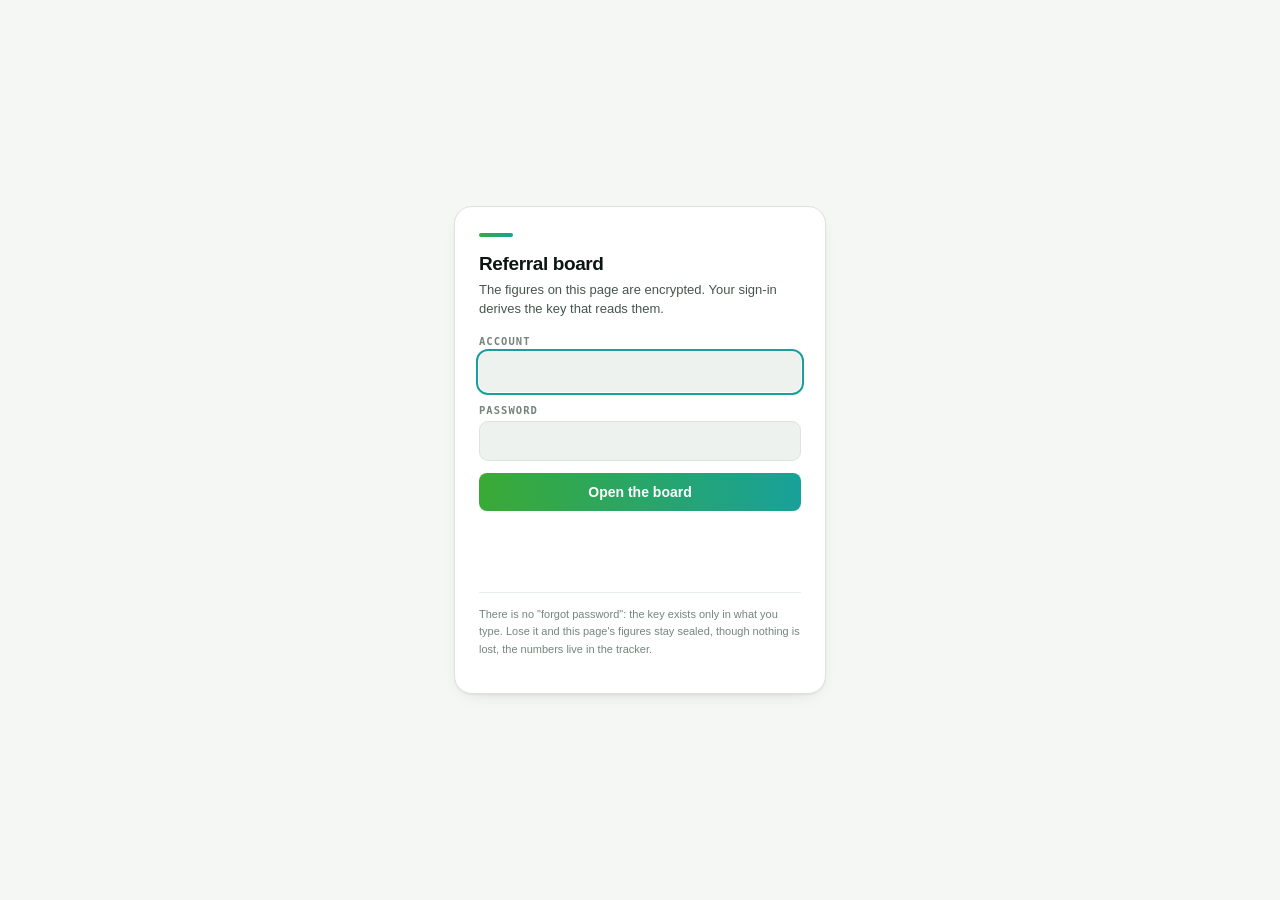
==== commit 18557d47: "feat(dashboard): sign-in that actually seals the board's figures A password compared in JavaScript w" ====
--- a/referral_dashboard/index.html
+++ b/referral_dashboard/index.html
@@ -418,6 +418,44 @@
 
 .colophon { font-size: 11.5px; color: var(--ink-3); line-height: 1.7; max-width: 80ch; }
 .colophon b { color: var(--ink-2); font-weight: 600; }
+
+/* ─────────────────────────────  the gate  ───────────────────────────── */
+.gate {
+  background: var(--ground); min-height: 100svh;
+  display: flex; align-items: center; justify-content: center;
+  padding: 24px 18px; font-family: var(--grotesque); color: var(--ink);
+}
+.gate-card {
+  width: 100%; max-width: 372px; background: var(--surface);
+  border: 1px solid var(--hairline); border-radius: var(--r-l);
+  box-shadow: var(--shadow); padding: 26px 24px 24px;
+  display: flex; flex-direction: column; gap: 16px;
+}
+.gate-card .brandbar { margin-bottom: 0; }
+.gate-card h2 { font-size: 19px; font-weight: 660; letter-spacing: -.02em; margin: 0; }
+.gate-card .lede { font-size: 13px; color: var(--ink-2); margin: 5px 0 0; line-height: 1.5; }
+.gate form { display: flex; flex-direction: column; gap: 12px; }
+.field { display: flex; flex-direction: column; gap: 5px; }
+.field label {
+  font-family: var(--mono); font-size: 10.5px; letter-spacing: .1em;
+  text-transform: uppercase; color: var(--ink-3); font-weight: 620;
+}
+.field input {
+  border: 1px solid var(--hairline); border-radius: 9px; padding: 10px 12px;
+  background: var(--surface-sunk); color: var(--ink); font-size: 15px;
+  font-family: var(--mono); width: 100%;
+}
+.field input:focus { outline: 2px solid var(--accent); outline-offset: 1px; border-color: transparent; }
+.gate .primarybtn { width: 100%; padding: 11px 16px; font-size: 14px; }
+.gate .primarybtn[disabled] { opacity: .6; cursor: progress; }
+.gate-msg { font-size: 12.5px; font-weight: 560; min-height: 17px; color: var(--critical); }
+.gate-foot { font-size: 11px; color: var(--ink-3); line-height: 1.6; border-top: 1px solid var(--hairline-soft); padding-top: 13px; }
+
+.signout {
+  border: 1px solid var(--hairline); background: var(--surface); cursor: pointer;
+  border-radius: 8px; padding: 7px 13px; font-size: 12.5px; font-weight: 560; color: var(--ink-3);
+}
+.signout:hover { border-color: var(--critical); color: var(--critical); }
 </style>
 
 <!-- platform marks, drawn inline (no remote assets can load here) -->
@@ -496,7 +534,36 @@
   </defs>
 </svg>
 
-<div class="rb">
+<div class="gate" id="gate">
+  <div class="gate-card">
+    <div class="brandbar"></div>
+    <div>
+      <h2>Referral board</h2>
+      <p class="lede">
+        The figures on this page are encrypted. Your sign-in derives the key that reads them.
+      </p>
+    </div>
+    <form id="gateForm" autocomplete="on">
+      <div class="field">
+        <label for="gateUser">Account</label>
+        <input id="gateUser" name="username" type="text" autocomplete="username"
+               autocapitalize="none" autocorrect="off" spellcheck="false" required />
+      </div>
+      <div class="field">
+        <label for="gatePass">Password</label>
+        <input id="gatePass" name="password" type="password" autocomplete="current-password" required />
+      </div>
+      <button type="submit" class="primarybtn" id="gateBtn">Open the board</button>
+      <p class="gate-msg" id="gateMsg" role="status" aria-live="polite"></p>
+    </form>
+    <p class="gate-foot">
+      There is no "forgot password": the key exists only in what you type. Lose it and this
+      page's figures stay sealed, though nothing is lost, the numbers live in the tracker.
+    </p>
+  </div>
+</div>
+
+<div class="rb" id="boardRoot" hidden>
   <div class="rb-wrap">
 
     <header class="masthead">
@@ -531,6 +598,7 @@
       <button type="button" class="ghostbtn" id="reloadBtn" hidden>
         <svg><use href="#ic-refresh"/></svg>Reload
       </button>
+      <button type="button" class="signout" id="signOutBtn">Sign out</button>
     </div>
 
     <section id="boardView" class="board" aria-label="Channels"></section>
@@ -629,30 +697,15 @@
 
   const REF_BASE = "https://rappn.ch/ref/";
 
-  /* The founder's own referral export, 10 August 2026. Real figures, not a mock-up.
-     `landing` is absent from it, which is itself the finding.                      */
-  const SNAPSHOT = {
-    label: "Referral export, 10 Aug 2026",
-    rows: [
-      { referral_code: "f-en", name: "FB Page EN", total_clicks: 8, swiss_clicks: 0, payout_per_swiss_click: 0 },
-      { referral_code: "f-fr", name: "FB Page FR", total_clicks: 8, swiss_clicks: 0, payout_per_swiss_click: 0 },
-      { referral_code: "f-it", name: "FB Page IT", total_clicks: 7, swiss_clicks: 0, payout_per_swiss_click: 0 },
-      { referral_code: "y-it", name: "YT Page IT", total_clicks: 4, swiss_clicks: 2, payout_per_swiss_click: 0 },
-      { referral_code: "y-en", name: "YT Page EN", total_clicks: 3, swiss_clicks: 1, payout_per_swiss_click: 0 },
-      { referral_code: "f-de", name: "FB Page DE", total_clicks: 1, swiss_clicks: 0, payout_per_swiss_click: 0 },
-      { referral_code: "i-de", name: "IG Page DE", total_clicks: 0, swiss_clicks: 0, payout_per_swiss_click: 0 },
-      { referral_code: "i-fr", name: "IG Page FR", total_clicks: 0, swiss_clicks: 0, payout_per_swiss_click: 0 },
-      { referral_code: "i-it", name: "IG Page IT", total_clicks: 0, swiss_clicks: 0, payout_per_swiss_click: 0 },
-      { referral_code: "i-en", name: "IG Page EN", total_clicks: 0, swiss_clicks: 0, payout_per_swiss_click: 0 },
-      { referral_code: "y-de", name: "YT Page DE", total_clicks: 0, swiss_clicks: 0, payout_per_swiss_click: 0 },
-      { referral_code: "y-fr", name: "YT Page FR", total_clicks: 0, swiss_clicks: 0, payout_per_swiss_click: 0 },
-      { referral_code: "l-en", name: "LI Page EN", total_clicks: 0, swiss_clicks: 0, payout_per_swiss_click: 0 }
-    ]
-  };
+  /* The founder's referral export of 10 August 2026, sealed.
+     AES-GCM ciphertext; the key is PBKDF2-SHA256 over account + password, so the figures
+     are unreadable without them and neither credential is stored anywhere in this file. */
+  const VAULT = {"v":1,"iter":250000,"salt":"+2id2GFh8Sbpxcl0qviN8A==","iv":"XFH/Qtd84LKTNteR","ct":"SlyHKLbHe3ssmMiNbzTFUn1B5fOf3jXY1H2LmAiHjBFJfRQP4nrnY3PJfaZTJHMCF1ZqOU5ri9sLSnsSKLZHXa+wJZMlDGeQZTJFcgaPR394gTE+o4p1INYdWHThFzCAJZHu3kMsBs3od/OK0sGDo0g76YayFy/cvHSwhMvYWTaELR0WnTg6m7OBhzGIQOx4Z9gL8HrzBq5siiV/P4zDxS7QDFmQX26uR8pghs/QkN6MxhfL7sPq55D/2oFTJKjzkNBWqFlJg5NK0YszJ9jYdNzJOVFemo3pxsp/wvwy4FjQGYqnrDF/AKcnu0NdvsrkTbPNnn9/mUsaeY7O7InqE6xjym0Qk7l8euDGScORt3x7ybENA5CHur5A7N2qAMti58Y9eiFsjDUq7xTOUbmFjUynwOR80F0ztIerMx3hZip0hlwpt8oGOeAq2dEx4+qk28EG+krOBsCdH31j5LHg2Ii+KPIWKW8ROEg8+kWypkP5vYDBl6f+ocgoivObd5/sIGSCuNh58+usZts2wiWUZebl15Mnq+DKFtM5/O0T9VCdxBbkYA5PLE3O4jrU/pnxhXdE1L/8Tr+TMO2ZF8JDk761//2vfTSh2KjkNHqKID92u4/YPhCOjV0qP8HJxGIiQDjKaXFEEXUJ77hiK3JgQP9+x6qLQdwCNpGR0sbrdB4E2Eo2aH5sDMCLNc2it+vp+xQZdCBbr/Mtj+W8WiNdXcTloHfSy2FIFcI2DZHkSUUdiJlxHMI6axBTjVEchLxR5shkViH3tT8JB/PknWmUIechEvPXokkUPQuoZCZuOn1TZZqNl9ARq14/Pp4kwlQsQjyanK16I7eR+8XJ3O2xsIRMFDNyjGJXW2+AYZFAs31a8opUN1lbxPvIlb1ops0NIhqO86uLZuXcBldhqj4R6qVeU+14Qfzq4RN6l+MQf67NfKyrk9tFUPlj+b3TTMWqEx2VeWk6xsM3/BZ8YneJ6hYo6S6oZ283LCvscj0IeRz1Hh9EmP/SW0kw4VzbNCQeBepEmkqh9E8avLxkoC8dPGYqJSZZhEVqpV8BTtJ8ZjmpaQIfLlwRxfwTcDRmWyH6m6JebnOTNrFnEfILWZfvVGKMjfJ4NgbQohHXjY/ATdWB5Idi1B1yK9JCRseQdo6GF5pAB5+uQ0RdcyiJK+v4O43nawvFgHFTRXLWkgShfqhkrbHogJdFWNdTJ7o6dSpxRacfuTHgDgwVUqG7DN0dVIwWbbB0SKhP1xEd3HbRNmBxhQWbYS5TuzoEyyOYeyQn4SN2th1ilptGX+69WoibLblreOQfocMYxe+je8SSKYp7ub/2SLknasB5j8sGYtMQE3rFFgXK1D7FAlaMb/V9CjS9PzPgv8YtWDsfagdjW/Fjl7L0NFwMlcWAnpD25Q9wgRHusrRNvOaSxDblWm5bC7l+UE8lWYJKCj3XNdqIrvvEnRMabQcyc+ITWAwUZLSa8RlFJmDX0uKchbr0IKkZLyZtp6vSfh5pyTgUDy117zU77HYleZp8sAaAYMyaEZl+zFPAHyZ98LiSBb3xl9oXu4s7MC/oah6Bg0gRnGssPqel6b/0VeRP5BNnY9LYMgq+6lL0OdoHQ7IWIzkhOrLjMpiC+SnUwiQQ/IW+0XS8Z9klpn/6OKF+cYeor+oK2WNonvjSB89essLMLN0JL6mhF3vvpY4VBBQSk8PKieD+HWBtoNgZstdF01ja5uqaodJFol7vKDpNrDrUi/mT52X0RwqO5Vm3WM6OwLm+VGSGquMENfA2wS6GF2tbqq19od+XzFh+ITbJyI1Vf3cUoYWo5QKJtafbSLRtatb4NxajZSFxLb9BPCwngJMKoFa9lqn6wm/Mm0+NcB8dy079X75LfZL9A1Sp+NNUjmA8UwOTemshuhnzrGS/c+YwdJsq+SjBm0uDdnbqDXGLszxi2iFVjiA="};
+  let SNAPSHOT = { label: "", rows: [] };   /* filled in on unlock */
 
   /* ───────── state ───────── */
-  const state = { view: "board", metric: "total", mode: "snapshot", label: SNAPSHOT.label,
-                  rows: SNAPSHOT.rows, sort: "total", dir: -1, extras: [] };
+  const state = { view: "board", metric: "total", mode: "snapshot", label: "",
+                  rows: [], sort: "total", dir: -1, extras: [] };
 
   const $  = (s) => document.querySelector(s);
   const el = (tag, cls, txt) => { const n = document.createElement(tag);
@@ -1083,8 +1136,83 @@
 
   $("#reloadBtn").addEventListener("click", goLive);
 
-  render();
-  goLive();
+  /* ───────── the gate ─────────
+     The board's figures ship as AES-GCM ciphertext. The account name and password are
+     folded into one PBKDF2 input, so the derived key only decrypts when both are right,
+     and a wrong credential fails on the GCM auth tag rather than on a comparison we
+     wrote. Nothing here checks a password against a stored value, because no stored
+     value exists.                                                                     */
+  const KEY_SLOT = "rappn_board_key";
+  /* NUL joins account and password into one KDF input. Built with fromCharCode so the
+     source stays pure ASCII: an escape here once arrived mangled and broke every login. */
+  const SEP = String.fromCharCode(0);
+  const b64ToBytes = (s) => Uint8Array.from(atob(s), (c) => c.charCodeAt(0));
+  const bytesToB64 = (b) => btoa(String.fromCharCode(...new Uint8Array(b)));
+
+  async function deriveKey(user, pass) {
+    const material = await crypto.subtle.importKey(
+      "raw", new TextEncoder().encode(user.trim().toLowerCase() + SEP + pass),
+      "PBKDF2", false, ["deriveKey"]);
+    return crypto.subtle.deriveKey(
+      { name: "PBKDF2", salt: b64ToBytes(VAULT.salt), iterations: VAULT.iter, hash: "SHA-256" },
+      material, { name: "AES-GCM", length: 256 }, true, ["decrypt"]);
+  }
+
+  async function openVault(key) {
+    const plain = await crypto.subtle.decrypt(
+      { name: "AES-GCM", iv: b64ToBytes(VAULT.iv) }, key, b64ToBytes(VAULT.ct));
+    return JSON.parse(new TextDecoder().decode(plain));
+  }
+
+  async function unlock(key, remember) {
+    SNAPSHOT = await openVault(key);                 /* throws if the key is wrong */
+    state.rows = SNAPSHOT.rows;
+    state.label = SNAPSHOT.label;
+    if (remember) {
+      try {
+        const raw = await crypto.subtle.exportKey("raw", key);
+        sessionStorage.setItem(KEY_SLOT, bytesToB64(raw));
+      } catch (e) { /* private mode; the session simply will not be remembered */ }
+    }
+    $("#gate").hidden = true;
+    $("#boardRoot").hidden = false;
+    render();
+    goLive();
+  }
+
+  $("#gateForm").addEventListener("submit", async (e) => {
+    e.preventDefault();
+    const btn = $("#gateBtn"), msg = $("#gateMsg");
+    const user = $("#gateUser").value, pass = $("#gatePass").value;
+    msg.textContent = ""; btn.disabled = true; btn.textContent = "Checking…";
+    try {
+      await unlock(await deriveKey(user, pass), true);
+    } catch (err) {
+      msg.textContent = "That account and password do not open this board.";
+      btn.disabled = false; btn.textContent = "Open the board";
+      $("#gatePass").select();
+    }
+  });
+
+  $("#signOutBtn").addEventListener("click", () => {
+    try { sessionStorage.removeItem(KEY_SLOT); } catch (e) { /* nothing to clear */ }
+    location.reload();
+  });
+
+  /* resume a session in this tab without asking again */
+  (async () => {
+    let stored = null;
+    try { stored = sessionStorage.getItem(KEY_SLOT); } catch (e) { stored = null; }
+    if (!stored) { $("#gateUser").focus(); return; }
+    try {
+      const key = await crypto.subtle.importKey(
+        "raw", b64ToBytes(stored), { name: "AES-GCM", length: 256 }, true, ["decrypt"]);
+      await unlock(key, false);
+    } catch (e) {
+      try { sessionStorage.removeItem(KEY_SLOT); } catch (e2) { /* ignore */ }
+      $("#gateUser").focus();
+    }
+  })();
 })();
 </script>
 
